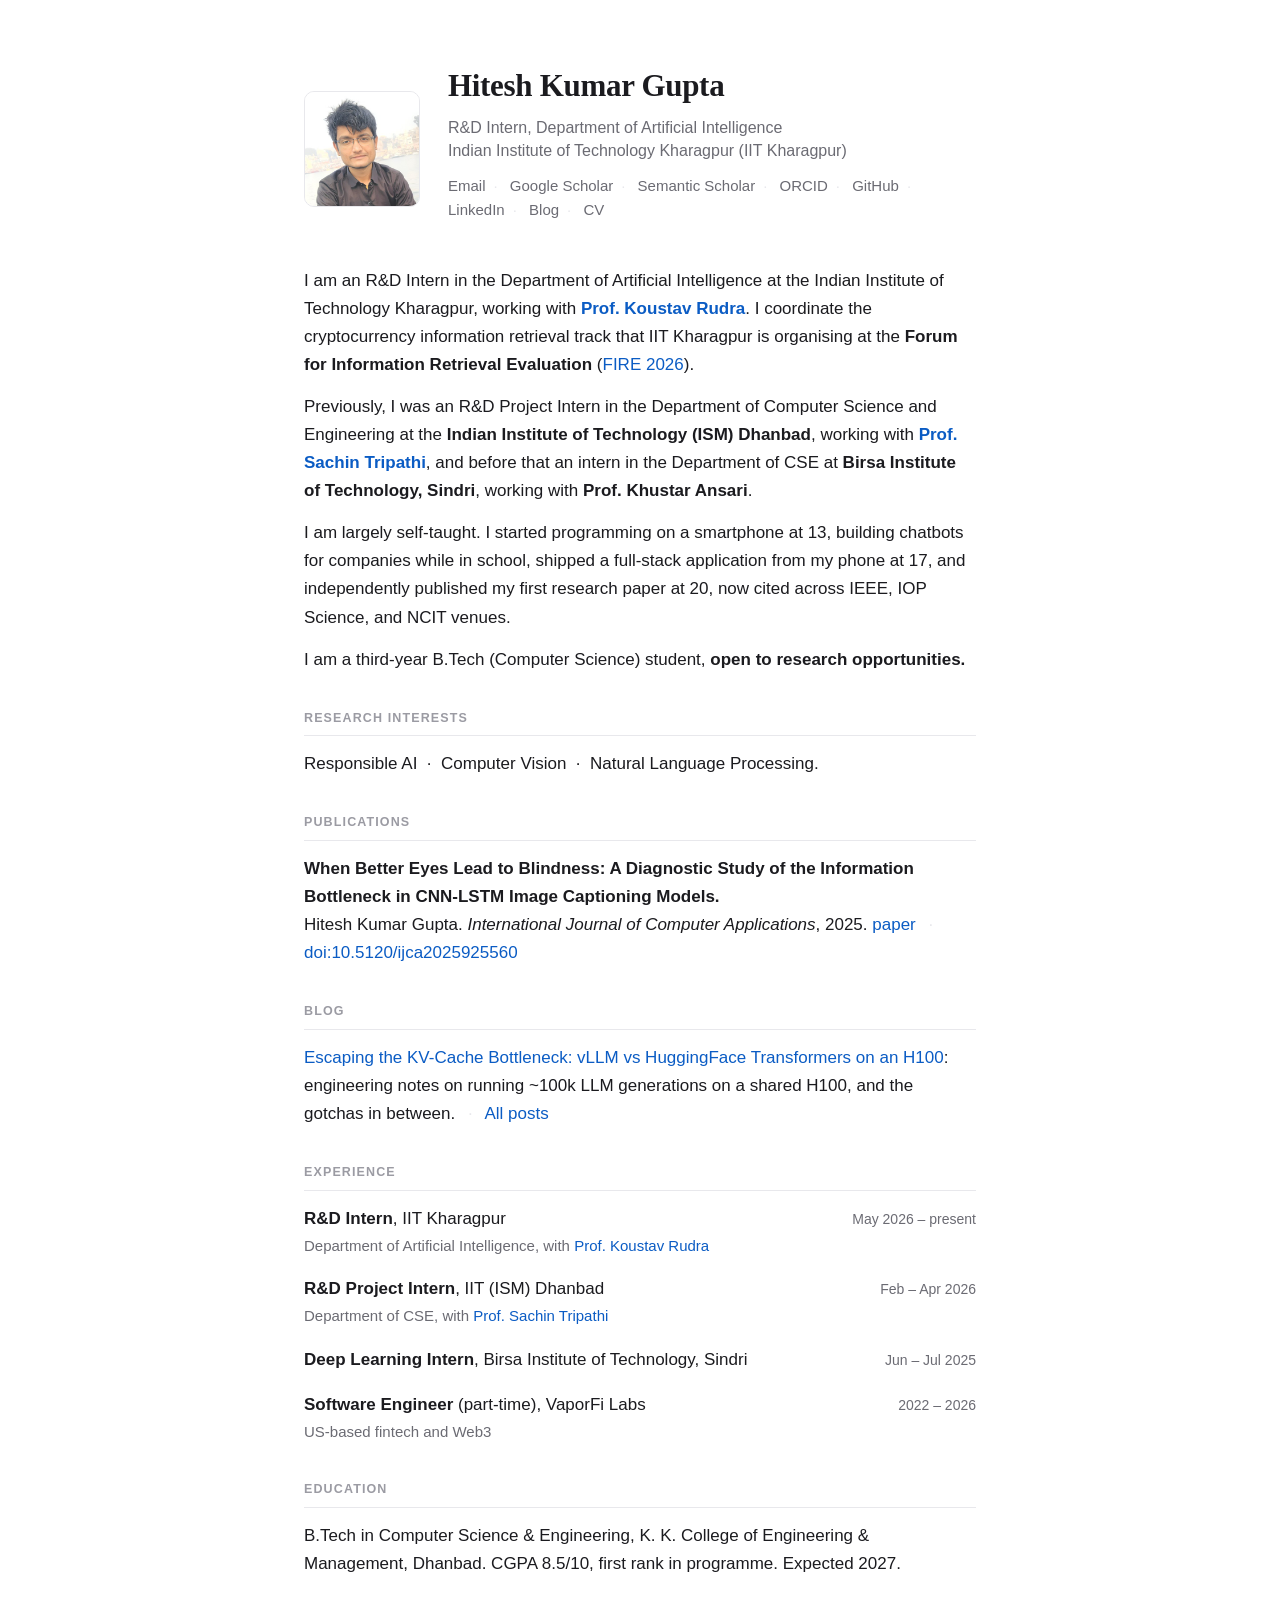
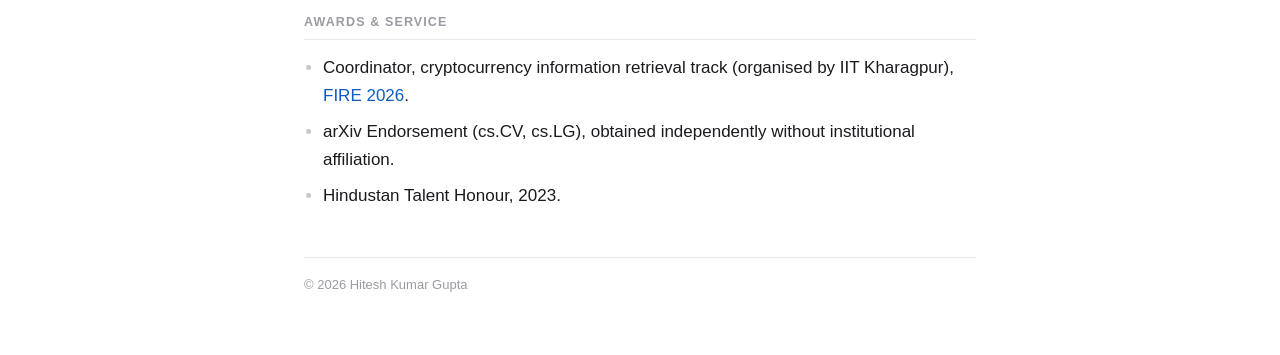
==== index.html @ c428a9b8 "feat: add .gitignore and update Google Tag Manager script for production" ====
<!DOCTYPE html>
<html lang="en">

<head>
  <meta charset="utf-8">
  <meta name="viewport" content="width=device-width, initial-scale=1">
  <base target="_blank" rel="noopener">
  <title>Hitesh Kumar Gupta</title>
  <meta name="description"
    content="Hitesh Kumar Gupta. R&D Intern at IIT Kharagpur, coordinating the FIRE 2026 cryptocurrency information retrieval shared task.">
  <meta name="author" content="Hitesh Kumar Gupta">
  <meta name="robots" content="index, follow">
  <link rel="canonical" href="https://hiteshkrgupta.github.io/">
  <link rel="icon"
    href="data:image/svg+xml,%3Csvg xmlns='http://www.w3.org/2000/svg' viewBox='0 0 100 100'%3E%3Crect width='100' height='100' rx='20' fill='%230b5cc4'/%3E%3Ctext x='50' y='71' font-family='Georgia,serif' font-size='62' fill='white' text-anchor='middle'%3EH%3C/text%3E%3C/svg%3E">

  <meta property="og:type" content="profile">
  <meta property="og:title" content="Hitesh Kumar Gupta">
  <meta property="og:description"
    content="R&amp;D Intern at IIT Kharagpur; NLP and information retrieval; coordinator of the FIRE 2026 cryptocurrency IR shared task.">
  <meta property="og:url" content="https://hiteshkrgupta.github.io/">
  <meta property="og:image" content="https://hiteshkrgupta.github.io/photo.jpeg">
  <meta name="twitter:card" content="summary">
  <meta name="twitter:site" content="@iHiteshAgrawal">
  <meta name="twitter:title" content="Hitesh Kumar Gupta">
  <meta name="twitter:description" content="R&amp;D Intern at IIT Kharagpur; NLP and IR; FIRE 2026 track coordinator.">
  <meta name="twitter:image" content="https://hiteshkrgupta.github.io/photo.jpeg">

  <script type="application/ld+json">
  {
    "@context": "https://schema.org",
    "@type": "Person",
    "name": "Hitesh Kumar Gupta",
    "url": "https://hiteshkrgupta.github.io/",
    "image": "https://hiteshkrgupta.github.io/photo.jpeg",
    "jobTitle": "Research Intern",
    "affiliation": { "@type": "Organization", "name": "Indian Institute of Technology Kharagpur" },
    "knowsAbout": ["Natural Language Processing", "Information Retrieval", "Responsible AI", "Machine Unlearning", "Computer Vision"],
    "sameAs": [
      "https://scholar.google.com/citations?user=6na0WF0AAAAJ",
      "https://orcid.org/0009-0000-0040-0651",
      "https://www.semanticscholar.org/author/Hitesh-Kumar-Gupta/2004276626",
      "https://github.com/ihiteshagrawal",
      "https://linkedin.com/in/ihiteshagrawal",
      "https://x.com/iHiteshAgrawal"
    ]
  }
  </script>
  <style>
    :root {
      --ink: #1b1b1f;
      --muted: #6b6b73;
      --faint: #9b9ba3;
      --accent: #0b5cc4;
      --rule: #e8e8ec;
    }

    * {
      box-sizing: border-box;
    }

    html {
      -webkit-text-size-adjust: 100%;
    }

    body {
      font-family: ui-sans-serif, -apple-system, BlinkMacSystemFont, "Segoe UI", Helvetica, Arial, sans-serif;
      color: var(--ink);
      line-height: 1.65;
      max-width: 720px;
      margin: 60px auto;
      padding: 0 24px;
      font-size: 17px;
      -webkit-font-smoothing: antialiased;
      text-rendering: optimizeLegibility;
    }

    a {
      color: var(--accent);
      text-decoration: none;
    }

    a:hover {
      text-decoration: underline;
      text-underline-offset: 2px;
    }

    header {
      display: flex;
      gap: 28px;
      align-items: center;
      margin-bottom: 30px;
    }

    .photo {
      width: 116px;
      height: 116px;
      border-radius: 10px;
      object-fit: cover;
      background: #f1f1f4;
      border: 1px solid var(--rule);
      flex: none;
    }

    h1 {
      font-family: Georgia, "Iowan Old Style", "Palatino Linotype", Palatino, serif;
      font-size: 31px;
      font-weight: 600;
      letter-spacing: -0.01em;
      margin: 0 0 5px;
    }

    .affil {
      color: var(--muted);
      font-size: 16px;
      line-height: 1.45;
      margin: 0 0 11px;
    }

    .contact {
      font-size: 15px;
      color: var(--faint);
    }

    .contact a {
      color: var(--muted);
    }

    .contact a:hover {
      color: var(--accent);
    }

    .sep {
      color: var(--rule);
      margin: 0 8px;
    }

    section {
      margin-bottom: 4px;
    }

    h2 {
      font-size: 12.5px;
      font-weight: 600;
      text-transform: uppercase;
      letter-spacing: 0.09em;
      color: var(--faint);
      border-bottom: 1px solid var(--rule);
      padding-bottom: 7px;
      margin: 34px 0 14px;
    }

    p {
      margin: 0 0 14px;
    }

    .lead p:first-child {
      margin-top: 0;
    }

    ul {
      padding-left: 19px;
      margin: 0 0 14px;
    }

    li {
      margin-bottom: 8px;
    }

    li::marker {
      color: #c7c7cf;
    }

    .pub .title {
      font-weight: 600;
    }

    .pub .meta {
      color: var(--muted);
      font-size: 15px;
    }

    .exp {
      list-style: none;
      padding-left: 0;
    }

    .exp>li {
      margin-bottom: 17px;
    }

    .exp .head {
      display: flex;
      justify-content: space-between;
      gap: 16px;
      align-items: baseline;
    }

    .exp .date {
      color: var(--muted);
      font-size: 14px;
      white-space: nowrap;
      flex: none;
    }

    .exp .where {
      color: var(--muted);
      font-size: 15px;
      margin-top: 1px;
    }

    .exp .desc {
      margin: 5px 0 0;
    }

    footer {
      margin-top: 46px;
      color: var(--faint);
      font-size: 13px;
      border-top: 1px solid var(--rule);
      padding-top: 16px;
    }

    @media (max-width: 540px) {
      body {
        margin: 40px auto;
      }

      header {
        gap: 20px;
      }

      .photo {
        width: 92px;
        height: 92px;
      }

      h1 {
        font-size: 27px;
      }

      .exp .head {
        flex-direction: column;
        gap: 0;
      }
    }
  </style>
  <!-- Google tag (gtag.js) -->
  <script>
    if (location.hostname !== 'localhost' && location.hostname !== '127.0.0.1' && location.hostname !== '') {
      var s = document.createElement('script');
      s.async = true;
      s.src = 'https://www.googletagmanager.com/gtag/js?id=G-MDT4B1L3TP';
      document.head.appendChild(s);
      window.dataLayer = window.dataLayer || [];
      function gtag() { dataLayer.push(arguments); }
      gtag('js', new Date());
      gtag('config', 'G-MDT4B1L3TP');
    }
  </script>
</head>

<body>

  <header>
    <img class="photo" src="photo.jpeg" alt="Hitesh Kumar Gupta" onerror="this.style.display='none'">
    <div>
      <h1>Hitesh Kumar Gupta</h1>
      <p class="affil">R&amp;D Intern, Department of Artificial Intelligence<br>
        Indian Institute of Technology Kharagpur (IIT Kharagpur)</p>
      <p class="contact">
        <a href="mailto:hiteshagarwal172@gmail.com">Email</a><span class="sep">·</span>
        <a href="https://scholar.google.com/citations?user=6na0WF0AAAAJ">Google Scholar</a><span class="sep">·</span>
        <a href="https://www.semanticscholar.org/author/Hitesh-Kumar-Gupta/2004276626">Semantic&nbsp;Scholar</a><span
          class="sep">·</span>
        <a href="https://orcid.org/0009-0000-0040-0651">ORCID</a><span class="sep">·</span>
        <a href="https://github.com/ihiteshagrawal">GitHub</a><span class="sep">·</span>
        <a href="https://linkedin.com/in/ihiteshagrawal">LinkedIn</a><span class="sep">·</span>
        <a href="blog/" target="_self">Blog</a><span class="sep">·</span>
        <a href="cv.pdf">CV</a>
      </p>
    </div>
  </header>

  <section class="lead">
    <p>
      I am an R&amp;D Intern in the Department of Artificial Intelligence at the Indian Institute of
      Technology Kharagpur, working with <b><a href="https://sites.google.com/view/krudra5/home">Prof. Koustav
          Rudra</a></b>. I coordinate the cryptocurrency information retrieval track that IIT Kharagpur is
      organising at the <b>Forum for Information Retrieval Evaluation</b>
      (<a href="https://fire.irsi.org.in/fire/2026/">FIRE 2026</a>).
    </p>
    <p>
      Previously, I was an R&amp;D Project Intern in the Department of Computer Science and
      Engineering at the <b>Indian Institute of Technology (ISM) Dhanbad</b>, working with
      <b><a href="https://www.iitism.ac.in/faculty-details?faculty=sachin2781">Prof. Sachin
      Tripathi</a></b>, and before that an intern in the Department of CSE at
      <b>Birsa Institute of Technology, Sindri</b>, working with <b>Prof. Khustar Ansari</b>.
    </p>

    <p>
      I am largely self-taught. I started programming on a smartphone at 13, building chatbots for
      companies while in school, shipped a full-stack application from my phone at 17, and
      independently published my first research paper at 20, now cited across IEEE, IOP Science, and
      NCIT venues.
    </p>
    <p>
      I am a third-year
      B.Tech (Computer Science) student, <b>open to research opportunities.</b>
    </p>
  </section>

  <section>
    <h2>Research Interests</h2>
    <p>Responsible AI &nbsp;·&nbsp; Computer Vision
      &nbsp;·&nbsp; Natural Language Processing.</p>
  </section>

  <section class="pub">
    <h2>Publications</h2>
    <p>
      <span class="title">When Better Eyes Lead to Blindness: A Diagnostic Study of the Information
        Bottleneck in CNN-LSTM Image Captioning Models.</span><br>
      Hitesh Kumar Gupta. <i>International Journal of Computer Applications</i>, 2025.
      <a
        href="https://ijca.phdfocus.com/archives/volume187/issue31/when-better-eyes-lead-to-blindness-a-diagnostic-study-of-the-information-bottleneck-in-cnn-lstm-image-captioning-models/">paper</a>
      <span class="sep">·</span>
      <a href="https://doi.org/10.5120/ijca2025925560">doi:10.5120/ijca2025925560</a><br>
    </p>
  </section>

  <section>
    <h2>Blog</h2>
    <p>
      <a href="blog/vllm-vs-huggingface/" target="_self">Escaping the KV-Cache Bottleneck: vLLM vs
        HuggingFace Transformers on an H100</a>: engineering notes on running ~100k LLM
      generations on a shared H100, and the gotchas in between.
      <span class="sep">·</span> <a href="blog/" target="_self">All posts</a>
    </p>
  </section>

  <section>
    <h2>Experience</h2>
    <ul class="exp">
      <li>
        <div class="head"><span><b>R&amp;D Intern</b>, IIT Kharagpur</span><span class="date">May 2026 &ndash;
            present</span></div>
        <div class="where">Department of Artificial Intelligence, with <a
            href="https://sites.google.com/view/krudra5/home">Prof. Koustav Rudra</a></div>
      </li>
      <li>
        <div class="head"><span><b>R&amp;D Project Intern</b>, IIT (ISM) Dhanbad</span><span class="date">Feb &ndash;
            Apr 2026</span></div>
        <div class="where">Department of CSE, with <a
            href="https://www.iitism.ac.in/faculty-details?faculty=sachin2781">Prof. Sachin Tripathi</a></div>
      </li>
      <li>
        <div class="head"><span><b>Deep Learning Intern</b>, Birsa Institute of Technology, Sindri</span><span
            class="date">Jun &ndash; Jul 2025</span></div>
      </li>
      <li>
        <div class="head"><span><b>Software Engineer</b> (part-time), VaporFi Labs</span><span class="date">2022 &ndash;
            2026</span></div>
        <div class="where">US-based fintech and Web3</div>
      </li>
    </ul>
  </section>

  <section>
    <h2>Education</h2>
    <p>B.Tech in Computer Science &amp; Engineering, K. K. College of Engineering &amp; Management,
      Dhanbad. CGPA 8.5/10, first rank in programme. Expected 2027.</p>
  </section>

  <section>
    <h2>Awards &amp; Service</h2>
    <ul>
      <li>Coordinator, cryptocurrency information retrieval track (organised by IIT Kharagpur),
        <a href="https://fire.irsi.org.in/fire/2026/">FIRE 2026</a>.
      </li>
      <li>arXiv Endorsement (cs.CV, cs.LG), obtained independently without institutional affiliation.</li>
      <li>Hindustan Talent Honour, 2023.</li>
    </ul>
  </section>

  <footer>
    &copy; 2026 Hitesh Kumar Gupta
  </footer>

</body>

</html>
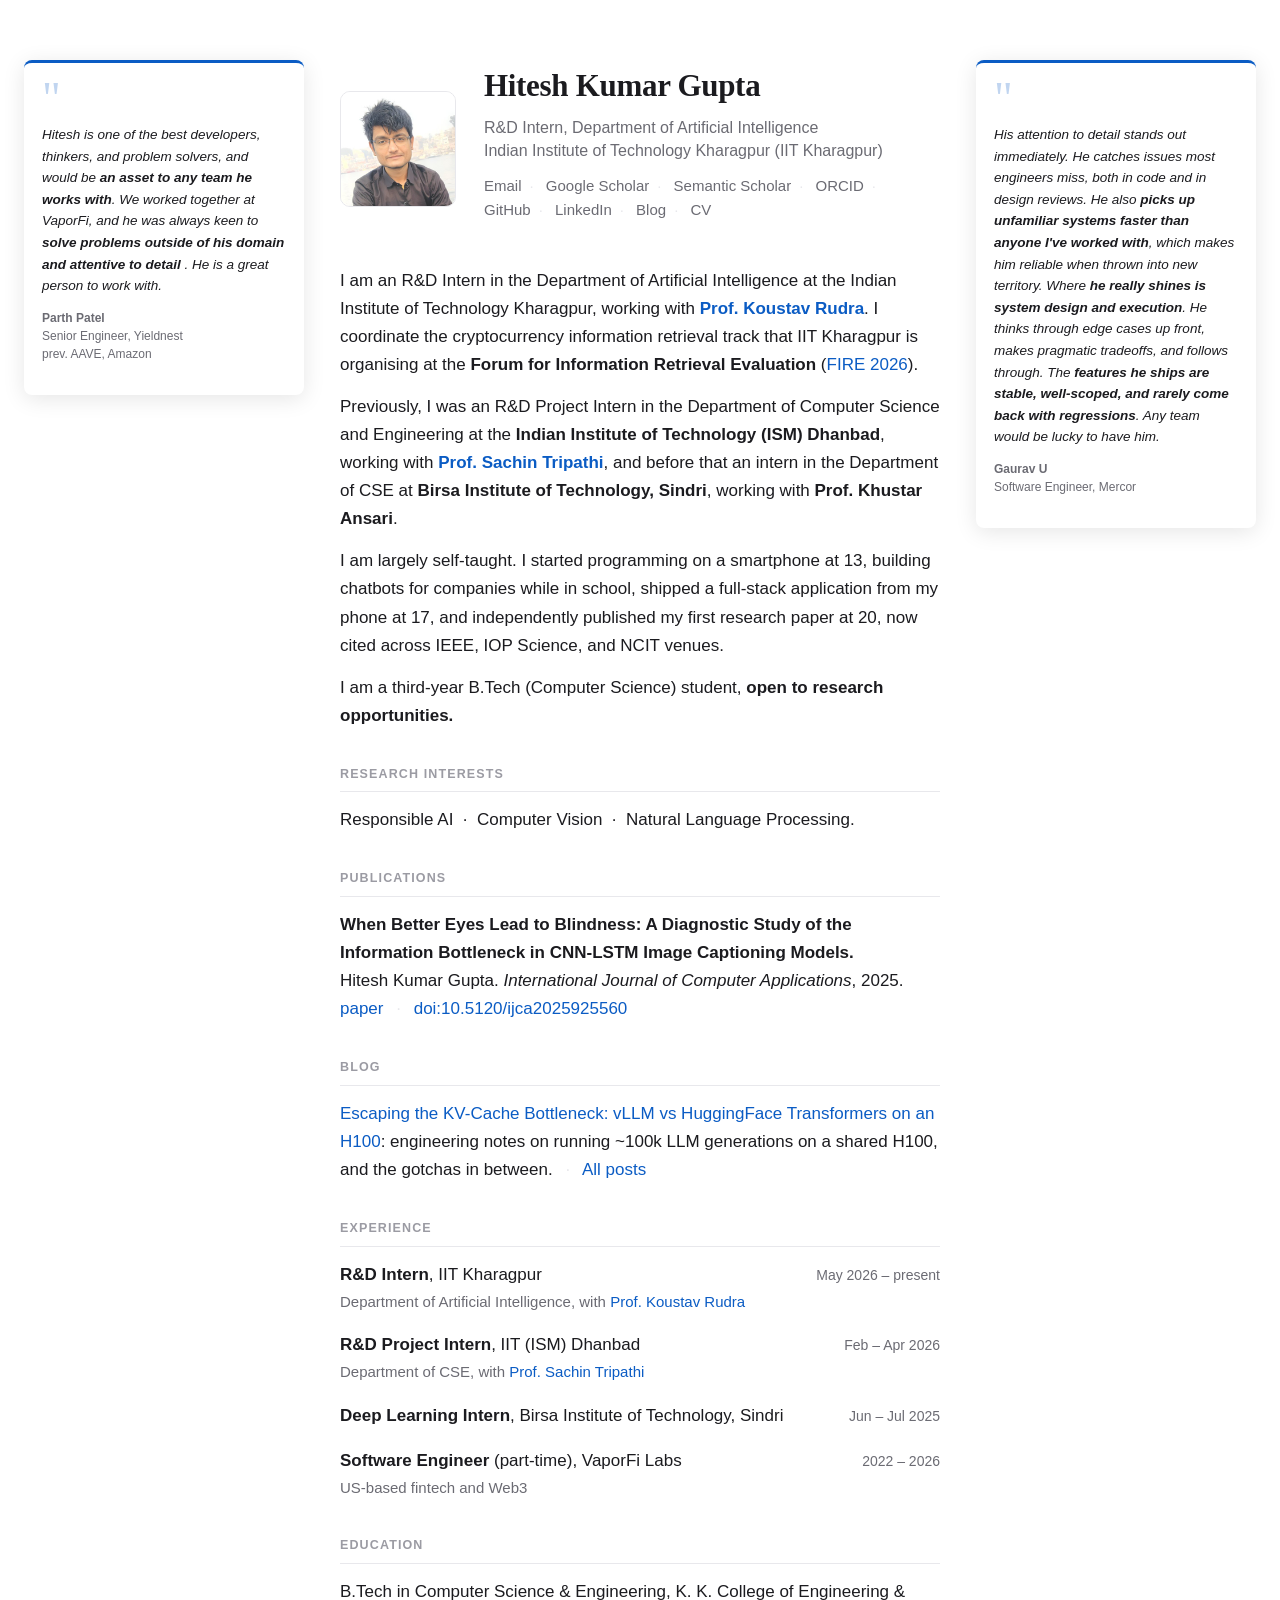
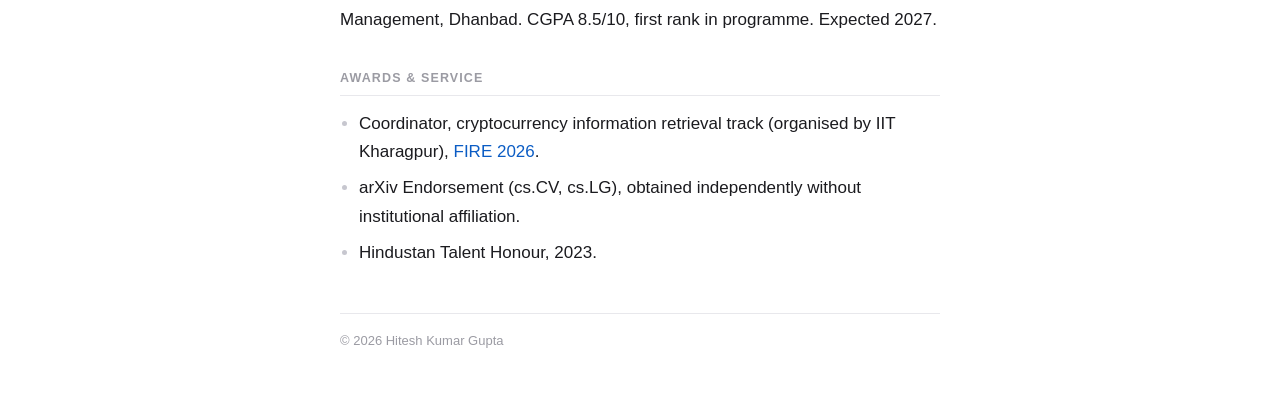
==== commit 541c883f: "add recommendations" ====
--- a/index.html
+++ b/index.html
@@ -67,12 +67,24 @@
       font-family: ui-sans-serif, -apple-system, BlinkMacSystemFont, "Segoe UI", Helvetica, Arial, sans-serif;
       color: var(--ink);
       line-height: 1.65;
-      max-width: 720px;
-      margin: 60px auto;
-      padding: 0 24px;
       font-size: 17px;
+      margin: 0;
       -webkit-font-smoothing: antialiased;
       text-rendering: optimizeLegibility;
+    }
+
+    .page-wrap {
+      display: flex;
+      justify-content: center;
+      align-items: flex-start;
+      gap: 36px;
+      padding: 60px 24px;
+    }
+
+    .main-col {
+      max-width: 720px;
+      width: 100%;
+      min-width: 0;
     }
 
     a {
@@ -221,9 +233,85 @@
       padding-top: 16px;
     }
 
+    /* Recommendation cards */
+    .rec-mark {
+      font-family: Georgia, serif;
+      font-size: 52px;
+      line-height: 0.85;
+      color: var(--accent);
+      opacity: 0.25;
+      display: block;
+      margin-bottom: 6px;
+    }
+
+    .rec-quote {
+      font-style: italic;
+      margin: 0 0 13px;
+    }
+
+    .rec-attr {
+      color: var(--muted);
+      line-height: 1.5;
+    }
+
+    /* Desktop: sticky sidecards */
+    .rec-side {
+      display: none;
+    }
+
+    /* Mobile: inline section */
+    .rec-inline {
+      display: block;
+    }
+
+    .rec-card {
+      background: #fff;
+      border-top: 3px solid var(--accent);
+      border-radius: 8px;
+      box-shadow: 0 3px 16px rgba(0, 0, 0, 0.09);
+      padding: 16px 18px 18px;
+      margin-bottom: 16px;
+      font-size: 15px;
+    }
+
+    .rec-card .rec-attr {
+      font-size: 13px;
+    }
+
+    @media (min-width: 1240px) {
+      .rec-inline {
+        display: none;
+      }
+
+      .rec-side {
+        display: block;
+        width: 280px;
+        flex: none;
+        background: #fff;
+        border-top: 3px solid var(--accent);
+        border-radius: 8px;
+        padding: 16px 18px 18px;
+        box-shadow: 0 4px 22px rgba(0, 0, 0, 0.10);
+        font-size: 13.5px;
+        line-height: 1.6;
+      }
+
+      .rec-side .rec-mark {
+        font-size: 46px;
+      }
+
+      .rec-side .rec-quote {
+        margin: 0 0 12px;
+      }
+
+      .rec-side .rec-attr {
+        font-size: 12px;
+      }
+    }
+
     @media (max-width: 540px) {
-      body {
-        margin: 40px auto;
+      .page-wrap {
+        padding: 40px 24px;
       }
 
       header {
@@ -262,130 +350,185 @@
 
 <body>
 
-  <header>
-    <img class="photo" src="photo.jpeg" alt="Hitesh Kumar Gupta" onerror="this.style.display='none'">
-    <div>
-      <h1>Hitesh Kumar Gupta</h1>
-      <p class="affil">R&amp;D Intern, Department of Artificial Intelligence<br>
-        Indian Institute of Technology Kharagpur (IIT Kharagpur)</p>
-      <p class="contact">
-        <a href="mailto:hiteshagarwal172@gmail.com">Email</a><span class="sep">·</span>
-        <a href="https://scholar.google.com/citations?user=6na0WF0AAAAJ">Google Scholar</a><span class="sep">·</span>
-        <a href="https://www.semanticscholar.org/author/Hitesh-Kumar-Gupta/2004276626">Semantic&nbsp;Scholar</a><span
-          class="sep">·</span>
-        <a href="https://orcid.org/0009-0000-0040-0651">ORCID</a><span class="sep">·</span>
-        <a href="https://github.com/ihiteshagrawal">GitHub</a><span class="sep">·</span>
-        <a href="https://linkedin.com/in/ihiteshagrawal">LinkedIn</a><span class="sep">·</span>
-        <a href="blog/" target="_self">Blog</a><span class="sep">·</span>
-        <a href="cv.pdf">CV</a>
-      </p>
+  <div class="page-wrap">
+
+    <aside class="rec-side">
+      <span class="rec-mark">"</span>
+      <p class="rec-quote">Hitesh is one of the best developers, thinkers, and problem solvers, and would be <b>an asset
+          to
+          any team he works with</b>. We worked together at VaporFi, and he was always keen to <b>solve problems outside
+          of his
+          domain and attentive to detail </b>. He is a great person to work with.</p>
+      <p class="rec-attr"><strong>Parth Patel</strong><br>Senior Engineer, Yieldnest<br>prev. AAVE, Amazon</p>
+    </aside>
+
+    <div class="main-col">
+
+      <header>
+        <img class="photo" src="photo.jpeg" alt="Hitesh Kumar Gupta" onerror="this.style.display='none'">
+        <div>
+          <h1>Hitesh Kumar Gupta</h1>
+          <p class="affil">R&amp;D Intern, Department of Artificial Intelligence<br>
+            Indian Institute of Technology Kharagpur (IIT Kharagpur)</p>
+          <p class="contact">
+            <a href="mailto:hiteshagarwal172@gmail.com">Email</a><span class="sep">·</span>
+            <a href="https://scholar.google.com/citations?user=6na0WF0AAAAJ">Google Scholar</a><span
+              class="sep">·</span>
+            <a
+              href="https://www.semanticscholar.org/author/Hitesh-Kumar-Gupta/2004276626">Semantic&nbsp;Scholar</a><span
+              class="sep">·</span>
+            <a href="https://orcid.org/0009-0000-0040-0651">ORCID</a><span class="sep">·</span>
+            <a href="https://github.com/ihiteshagrawal">GitHub</a><span class="sep">·</span>
+            <a href="https://linkedin.com/in/ihiteshagrawal">LinkedIn</a><span class="sep">·</span>
+            <a href="blog/" target="_self">Blog</a><span class="sep">·</span>
+            <a href="cv.pdf">CV</a>
+          </p>
+        </div>
+      </header>
+
+      <section class="lead">
+        <p>
+          I am an R&amp;D Intern in the Department of Artificial Intelligence at the Indian Institute of
+          Technology Kharagpur, working with <b><a href="https://sites.google.com/view/krudra5/home">Prof. Koustav
+              Rudra</a></b>. I coordinate the cryptocurrency information retrieval track that IIT Kharagpur is
+          organising at the <b>Forum for Information Retrieval Evaluation</b>
+          (<a href="https://fire.irsi.org.in/fire/2026/">FIRE 2026</a>).
+        </p>
+        <p>
+          Previously, I was an R&amp;D Project Intern in the Department of Computer Science and
+          Engineering at the <b>Indian Institute of Technology (ISM) Dhanbad</b>, working with
+          <b><a href="https://www.iitism.ac.in/faculty-details?faculty=sachin2781">Prof. Sachin
+              Tripathi</a></b>, and before that an intern in the Department of CSE at
+          <b>Birsa Institute of Technology, Sindri</b>, working with <b>Prof. Khustar Ansari</b>.
+        </p>
+
+        <p>
+          I am largely self-taught. I started programming on a smartphone at 13, building chatbots for
+          companies while in school, shipped a full-stack application from my phone at 17, and
+          independently published my first research paper at 20, now cited across IEEE, IOP Science, and
+          NCIT venues.
+        </p>
+        <p>
+          I am a third-year
+          B.Tech (Computer Science) student, <b>open to research opportunities.</b>
+        </p>
+      </section>
+
+      <section>
+        <h2>Research Interests</h2>
+        <p>Responsible AI &nbsp;·&nbsp; Computer Vision
+          &nbsp;·&nbsp; Natural Language Processing.</p>
+      </section>
+
+      <section class="pub">
+        <h2>Publications</h2>
+        <p>
+          <span class="title">When Better Eyes Lead to Blindness: A Diagnostic Study of the Information
+            Bottleneck in CNN-LSTM Image Captioning Models.</span><br>
+          Hitesh Kumar Gupta. <i>International Journal of Computer Applications</i>, 2025.
+          <a
+            href="https://ijca.phdfocus.com/archives/volume187/issue31/when-better-eyes-lead-to-blindness-a-diagnostic-study-of-the-information-bottleneck-in-cnn-lstm-image-captioning-models/">paper</a>
+          <span class="sep">·</span>
+          <a href="https://doi.org/10.5120/ijca2025925560">doi:10.5120/ijca2025925560</a><br>
+        </p>
+      </section>
+
+      <section>
+        <h2>Blog</h2>
+        <p>
+          <a href="blog/vllm-vs-huggingface/" target="_self">Escaping the KV-Cache Bottleneck: vLLM vs
+            HuggingFace Transformers on an H100</a>: engineering notes on running ~100k LLM
+          generations on a shared H100, and the gotchas in between.
+          <span class="sep">·</span> <a href="blog/" target="_self">All posts</a>
+        </p>
+      </section>
+
+      <section>
+        <h2>Experience</h2>
+        <ul class="exp">
+          <li>
+            <div class="head"><span><b>R&amp;D Intern</b>, IIT Kharagpur</span><span class="date">May 2026 &ndash;
+                present</span></div>
+            <div class="where">Department of Artificial Intelligence, with <a
+                href="https://sites.google.com/view/krudra5/home">Prof. Koustav Rudra</a></div>
+          </li>
+          <li>
+            <div class="head"><span><b>R&amp;D Project Intern</b>, IIT (ISM) Dhanbad</span><span class="date">Feb
+                &ndash;
+                Apr 2026</span></div>
+            <div class="where">Department of CSE, with <a
+                href="https://www.iitism.ac.in/faculty-details?faculty=sachin2781">Prof. Sachin Tripathi</a></div>
+          </li>
+          <li>
+            <div class="head"><span><b>Deep Learning Intern</b>, Birsa Institute of Technology, Sindri</span><span
+                class="date">Jun &ndash; Jul 2025</span></div>
+          </li>
+          <li>
+            <div class="head"><span><b>Software Engineer</b> (part-time), VaporFi Labs</span><span class="date">2022
+                &ndash;
+                2026</span></div>
+            <div class="where">US-based fintech and Web3</div>
+          </li>
+        </ul>
+      </section>
+
+      <section class="rec-inline">
+        <h2>Recommendations</h2>
+        <div class="rec-card">
+          <span class="rec-mark">"</span>
+          <p class="rec-quote">Hitesh is one of the best developers, thinkers, and problem solvers, and would be an
+            asset to any team he works with. We worked together at VaporFi, and he was always keen to solve problems
+            outside of his domain and attentive to detail. He is a great person to work with.</p>
+          <p class="rec-attr"><strong>Parth Patel</strong> &mdash; Senior Engineer, Yieldnest (prev. AAVE, Amazon)</p>
+        </div>
+        <div class="rec-card">
+          <span class="rec-mark">"</span>
+          <p class="rec-quote">His attention to detail stands out immediately. He catches issues most engineers miss,
+            both in code and in design reviews. He also picks up unfamiliar systems faster than anyone I've worked with,
+            which makes him reliable when thrown into new territory. Where he really shines is system design and
+            execution. He thinks through edge cases up front, makes pragmatic tradeoffs, and follows through. The
+            features he ships are stable, well-scoped, and rarely come back with regressions. Any team would be lucky to
+            have him.</p>
+          <p class="rec-attr"><strong>Gaurav U</strong> &mdash; Software Engineer, Mercor</p>
+        </div>
+      </section>
+
+      <section>
+        <h2>Education</h2>
+        <p>B.Tech in Computer Science &amp; Engineering, K. K. College of Engineering &amp; Management,
+          Dhanbad. CGPA 8.5/10, first rank in programme. Expected 2027.</p>
+      </section>
+
+      <section>
+        <h2>Awards &amp; Service</h2>
+        <ul>
+          <li>Coordinator, cryptocurrency information retrieval track (organised by IIT Kharagpur),
+            <a href="https://fire.irsi.org.in/fire/2026/">FIRE 2026</a>.
+          </li>
+          <li>arXiv Endorsement (cs.CV, cs.LG), obtained independently without institutional affiliation.</li>
+          <li>Hindustan Talent Honour, 2023.</li>
+        </ul>
+      </section>
+
+      <footer>
+        &copy; 2026 Hitesh Kumar Gupta
+      </footer>
+
     </div>
-  </header>
-
-  <section class="lead">
-    <p>
-      I am an R&amp;D Intern in the Department of Artificial Intelligence at the Indian Institute of
-      Technology Kharagpur, working with <b><a href="https://sites.google.com/view/krudra5/home">Prof. Koustav
-          Rudra</a></b>. I coordinate the cryptocurrency information retrieval track that IIT Kharagpur is
-      organising at the <b>Forum for Information Retrieval Evaluation</b>
-      (<a href="https://fire.irsi.org.in/fire/2026/">FIRE 2026</a>).
-    </p>
-    <p>
-      Previously, I was an R&amp;D Project Intern in the Department of Computer Science and
-      Engineering at the <b>Indian Institute of Technology (ISM) Dhanbad</b>, working with
-      <b><a href="https://www.iitism.ac.in/faculty-details?faculty=sachin2781">Prof. Sachin
-      Tripathi</a></b>, and before that an intern in the Department of CSE at
-      <b>Birsa Institute of Technology, Sindri</b>, working with <b>Prof. Khustar Ansari</b>.
-    </p>
-
-    <p>
-      I am largely self-taught. I started programming on a smartphone at 13, building chatbots for
-      companies while in school, shipped a full-stack application from my phone at 17, and
-      independently published my first research paper at 20, now cited across IEEE, IOP Science, and
-      NCIT venues.
-    </p>
-    <p>
-      I am a third-year
-      B.Tech (Computer Science) student, <b>open to research opportunities.</b>
-    </p>
-  </section>
-
-  <section>
-    <h2>Research Interests</h2>
-    <p>Responsible AI &nbsp;·&nbsp; Computer Vision
-      &nbsp;·&nbsp; Natural Language Processing.</p>
-  </section>
-
-  <section class="pub">
-    <h2>Publications</h2>
-    <p>
-      <span class="title">When Better Eyes Lead to Blindness: A Diagnostic Study of the Information
-        Bottleneck in CNN-LSTM Image Captioning Models.</span><br>
-      Hitesh Kumar Gupta. <i>International Journal of Computer Applications</i>, 2025.
-      <a
-        href="https://ijca.phdfocus.com/archives/volume187/issue31/when-better-eyes-lead-to-blindness-a-diagnostic-study-of-the-information-bottleneck-in-cnn-lstm-image-captioning-models/">paper</a>
-      <span class="sep">·</span>
-      <a href="https://doi.org/10.5120/ijca2025925560">doi:10.5120/ijca2025925560</a><br>
-    </p>
-  </section>
-
-  <section>
-    <h2>Blog</h2>
-    <p>
-      <a href="blog/vllm-vs-huggingface/" target="_self">Escaping the KV-Cache Bottleneck: vLLM vs
-        HuggingFace Transformers on an H100</a>: engineering notes on running ~100k LLM
-      generations on a shared H100, and the gotchas in between.
-      <span class="sep">·</span> <a href="blog/" target="_self">All posts</a>
-    </p>
-  </section>
-
-  <section>
-    <h2>Experience</h2>
-    <ul class="exp">
-      <li>
-        <div class="head"><span><b>R&amp;D Intern</b>, IIT Kharagpur</span><span class="date">May 2026 &ndash;
-            present</span></div>
-        <div class="where">Department of Artificial Intelligence, with <a
-            href="https://sites.google.com/view/krudra5/home">Prof. Koustav Rudra</a></div>
-      </li>
-      <li>
-        <div class="head"><span><b>R&amp;D Project Intern</b>, IIT (ISM) Dhanbad</span><span class="date">Feb &ndash;
-            Apr 2026</span></div>
-        <div class="where">Department of CSE, with <a
-            href="https://www.iitism.ac.in/faculty-details?faculty=sachin2781">Prof. Sachin Tripathi</a></div>
-      </li>
-      <li>
-        <div class="head"><span><b>Deep Learning Intern</b>, Birsa Institute of Technology, Sindri</span><span
-            class="date">Jun &ndash; Jul 2025</span></div>
-      </li>
-      <li>
-        <div class="head"><span><b>Software Engineer</b> (part-time), VaporFi Labs</span><span class="date">2022 &ndash;
-            2026</span></div>
-        <div class="where">US-based fintech and Web3</div>
-      </li>
-    </ul>
-  </section>
-
-  <section>
-    <h2>Education</h2>
-    <p>B.Tech in Computer Science &amp; Engineering, K. K. College of Engineering &amp; Management,
-      Dhanbad. CGPA 8.5/10, first rank in programme. Expected 2027.</p>
-  </section>
-
-  <section>
-    <h2>Awards &amp; Service</h2>
-    <ul>
-      <li>Coordinator, cryptocurrency information retrieval track (organised by IIT Kharagpur),
-        <a href="https://fire.irsi.org.in/fire/2026/">FIRE 2026</a>.
-      </li>
-      <li>arXiv Endorsement (cs.CV, cs.LG), obtained independently without institutional affiliation.</li>
-      <li>Hindustan Talent Honour, 2023.</li>
-    </ul>
-  </section>
-
-  <footer>
-    &copy; 2026 Hitesh Kumar Gupta
-  </footer>
+
+    <aside class="rec-side">
+      <span class="rec-mark">"</span>
+      <p class="rec-quote">His attention to detail stands out immediately. He catches issues most engineers miss, both
+        in code and in design reviews. He also <b>picks up unfamiliar systems faster than anyone I've worked with</b>,
+        which
+        makes him reliable when thrown into new territory. Where <b>he really shines is system design and execution</b>.
+        He
+        thinks through edge cases up front, makes pragmatic tradeoffs, and follows through. The <b>features he ships are
+          stable, well-scoped, and rarely come back with regressions</b>. Any team would be lucky to have him.</p>
+      <p class="rec-attr"><strong>Gaurav U</strong><br>Software Engineer, Mercor</p>
+    </aside>
+
+  </div>
 
 </body>
 
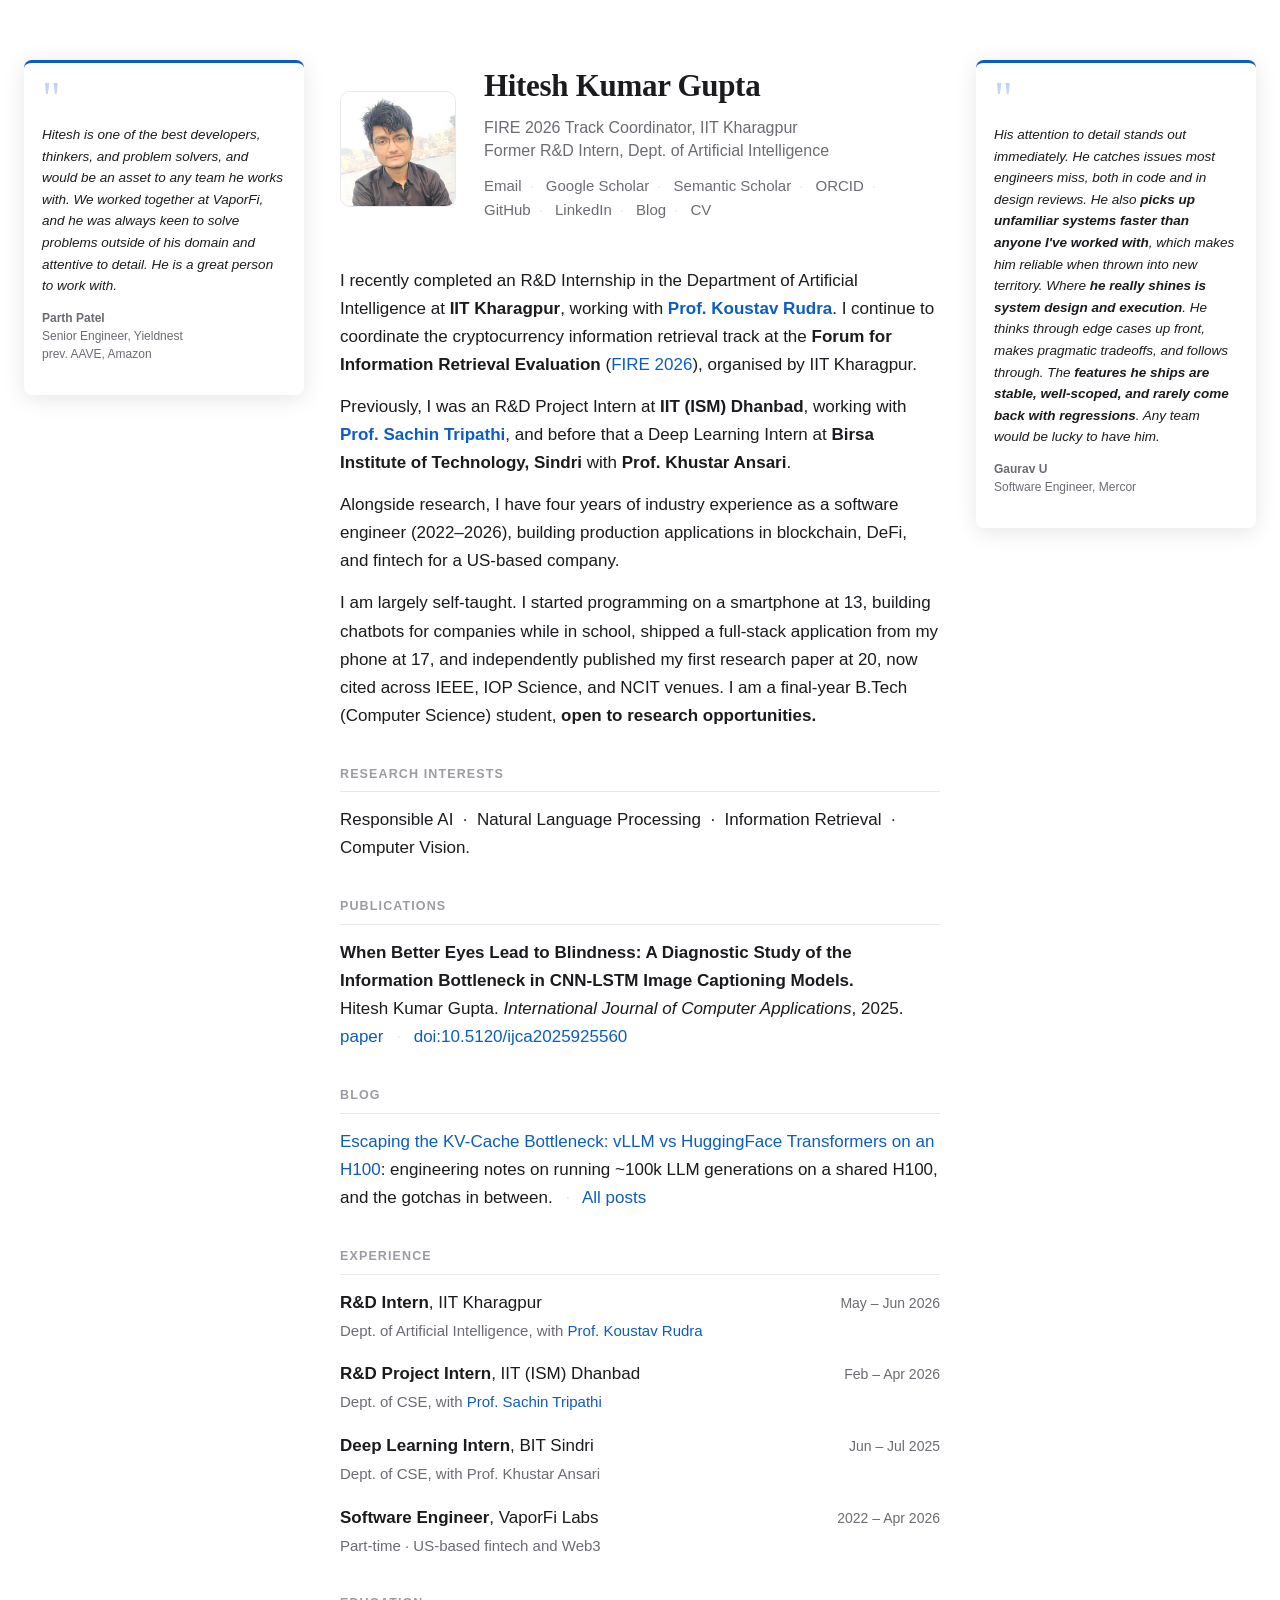
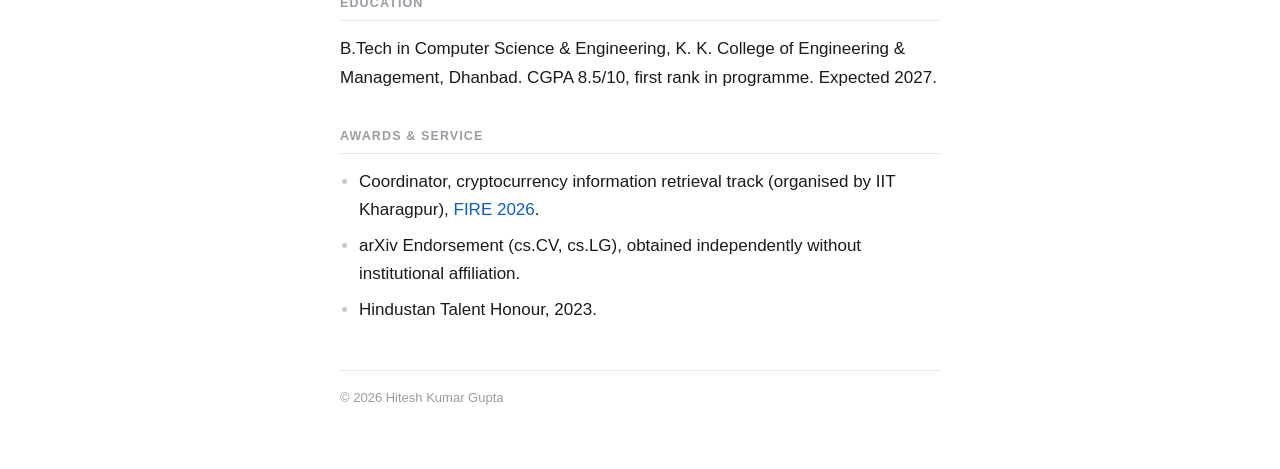
==== commit f841b494: "fix: update personal information and improve meta descriptions in index.html" ====
--- a/index.html
+++ b/index.html
@@ -7,7 +7,7 @@
   <base target="_blank" rel="noopener">
   <title>Hitesh Kumar Gupta</title>
   <meta name="description"
-    content="Hitesh Kumar Gupta. R&D Intern at IIT Kharagpur, coordinating the FIRE 2026 cryptocurrency information retrieval shared task.">
+    content="Hitesh Kumar Gupta — AI researcher (NLP, information retrieval, computer vision), FIRE 2026 track coordinator at IIT Kharagpur, and software engineer with 4 years of production experience. B.Tech CS, open to research opportunities.">
   <meta name="author" content="Hitesh Kumar Gupta">
   <meta name="robots" content="index, follow">
   <link rel="canonical" href="https://hiteshkrgupta.github.io/">
@@ -17,13 +17,14 @@
   <meta property="og:type" content="profile">
   <meta property="og:title" content="Hitesh Kumar Gupta">
   <meta property="og:description"
-    content="R&amp;D Intern at IIT Kharagpur; NLP and information retrieval; coordinator of the FIRE 2026 cryptocurrency IR shared task.">
+    content="AI researcher (NLP, IR, computer vision), FIRE 2026 track coordinator at IIT Kharagpur, and software engineer. Former R&amp;D Intern at IIT Kharagpur. Open to research opportunities.">
   <meta property="og:url" content="https://hiteshkrgupta.github.io/">
   <meta property="og:image" content="https://hiteshkrgupta.github.io/photo.jpeg">
   <meta name="twitter:card" content="summary">
   <meta name="twitter:site" content="@iHiteshAgrawal">
   <meta name="twitter:title" content="Hitesh Kumar Gupta">
-  <meta name="twitter:description" content="R&amp;D Intern at IIT Kharagpur; NLP and IR; FIRE 2026 track coordinator.">
+  <meta name="twitter:description"
+    content="AI researcher, FIRE 2026 track coordinator (IIT Kharagpur), software engineer. Open to research opportunities.">
   <meta name="twitter:image" content="https://hiteshkrgupta.github.io/photo.jpeg">
 
   <script type="application/ld+json">
@@ -31,11 +32,37 @@
     "@context": "https://schema.org",
     "@type": "Person",
     "name": "Hitesh Kumar Gupta",
+    "alternateName": ["Hitesh Agrawal", "Hitesh Gupta"],
     "url": "https://hiteshkrgupta.github.io/",
     "image": "https://hiteshkrgupta.github.io/photo.jpeg",
-    "jobTitle": "Research Intern",
-    "affiliation": { "@type": "Organization", "name": "Indian Institute of Technology Kharagpur" },
-    "knowsAbout": ["Natural Language Processing", "Information Retrieval", "Responsible AI", "Machine Unlearning", "Computer Vision"],
+    "gender": "Male",
+    "nationality": "India",
+    "jobTitle": "AI Researcher and Software Engineer",
+    "description": "AI researcher specialising in NLP, information retrieval, and computer vision. FIRE 2026 track coordinator at IIT Kharagpur. Former R&D Intern at IIT Kharagpur and IIT (ISM) Dhanbad. Four years of software engineering experience in blockchain, DeFi, and fintech.",
+    "hasOccupation": [
+      { "@type": "Occupation", "name": "AI Researcher" },
+      { "@type": "Occupation", "name": "Software Engineer" }
+    ],
+    "affiliation": {
+      "@type": "Organization",
+      "name": "Indian Institute of Technology Kharagpur",
+      "sameAs": "https://en.wikipedia.org/wiki/Indian_Institute_of_Technology_Kharagpur"
+    },
+    "alumniOf": {
+      "@type": "EducationalOrganization",
+      "name": "K. K. College of Engineering & Management"
+    },
+    "knowsAbout": [
+      "https://en.wikipedia.org/wiki/Natural_language_processing",
+      "https://en.wikipedia.org/wiki/Information_retrieval",
+      "https://en.wikipedia.org/wiki/Computer_vision",
+      "Machine Unlearning",
+      "Responsible AI",
+      "Large Language Models",
+      "LLM Inference Optimization",
+      "Blockchain",
+      "Smart Contracts"
+    ],
     "sameAs": [
       "https://scholar.google.com/citations?user=6na0WF0AAAAJ",
       "https://orcid.org/0009-0000-0040-0651",
@@ -43,6 +70,13 @@
       "https://github.com/ihiteshagrawal",
       "https://linkedin.com/in/ihiteshagrawal",
       "https://x.com/iHiteshAgrawal"
+    ],
+    "publishingPrinciples": [
+      {
+        "@type": "DigitalDocument",
+        "name": "When Better Eyes Lead to Blindness: A Diagnostic Study of the Information Bottleneck in CNN-LSTM Image Captioning Models",
+        "url": "https://ijca.phdfocus.com/archives/volume187/issue31/when-better-eyes-lead-to-blindness-a-diagnostic-study-of-the-information-bottleneck-in-cnn-lstm-image-captioning-models/"
+      }
     ]
   }
   </script>
@@ -197,7 +231,7 @@
       padding-left: 0;
     }
 
-    .exp>li {
+    .exp > li {
       margin-bottom: 17px;
     }
 
@@ -218,11 +252,7 @@
     .exp .where {
       color: var(--muted);
       font-size: 15px;
-      margin-top: 1px;
-    }
-
-    .exp .desc {
-      margin: 5px 0 0;
+      margin-top: 2px;
     }
 
     footer {
@@ -254,12 +284,10 @@
       line-height: 1.5;
     }
 
-    /* Desktop: sticky sidecards */
     .rec-side {
       display: none;
     }
 
-    /* Mobile: inline section */
     .rec-inline {
       display: block;
     }
@@ -354,11 +382,9 @@
 
     <aside class="rec-side">
       <span class="rec-mark">"</span>
-      <p class="rec-quote">Hitesh is one of the best developers, thinkers, and problem solvers, and would be <b>an asset
-          to
-          any team he works with</b>. We worked together at VaporFi, and he was always keen to <b>solve problems outside
-          of his
-          domain and attentive to detail </b>. He is a great person to work with.</p>
+      <p class="rec-quote">Hitesh is one of the best developers, thinkers, and problem solvers, and would be an asset
+        to any team he works with. We worked together at VaporFi, and he was always keen to solve problems outside
+        of his domain and attentive to detail. He is a great person to work with.</p>
       <p class="rec-attr"><strong>Parth Patel</strong><br>Senior Engineer, Yieldnest<br>prev. AAVE, Amazon</p>
     </aside>
 
@@ -368,15 +394,12 @@
         <img class="photo" src="photo.jpeg" alt="Hitesh Kumar Gupta" onerror="this.style.display='none'">
         <div>
           <h1>Hitesh Kumar Gupta</h1>
-          <p class="affil">R&amp;D Intern, Department of Artificial Intelligence<br>
-            Indian Institute of Technology Kharagpur (IIT Kharagpur)</p>
+          <p class="affil">FIRE 2026 Track Coordinator, IIT Kharagpur<br>
+            Former R&amp;D Intern, Dept. of Artificial Intelligence</p>
           <p class="contact">
             <a href="mailto:hiteshagarwal172@gmail.com">Email</a><span class="sep">·</span>
-            <a href="https://scholar.google.com/citations?user=6na0WF0AAAAJ">Google Scholar</a><span
-              class="sep">·</span>
-            <a
-              href="https://www.semanticscholar.org/author/Hitesh-Kumar-Gupta/2004276626">Semantic&nbsp;Scholar</a><span
-              class="sep">·</span>
+            <a href="https://scholar.google.com/citations?user=6na0WF0AAAAJ">Google Scholar</a><span class="sep">·</span>
+            <a href="https://www.semanticscholar.org/author/Hitesh-Kumar-Gupta/2004276626">Semantic&nbsp;Scholar</a><span class="sep">·</span>
             <a href="https://orcid.org/0009-0000-0040-0651">ORCID</a><span class="sep">·</span>
             <a href="https://github.com/ihiteshagrawal">GitHub</a><span class="sep">·</span>
             <a href="https://linkedin.com/in/ihiteshagrawal">LinkedIn</a><span class="sep">·</span>
@@ -388,36 +411,36 @@
 
       <section class="lead">
         <p>
-          I am an R&amp;D Intern in the Department of Artificial Intelligence at the Indian Institute of
-          Technology Kharagpur, working with <b><a href="https://sites.google.com/view/krudra5/home">Prof. Koustav
-              Rudra</a></b>. I coordinate the cryptocurrency information retrieval track that IIT Kharagpur is
-          organising at the <b>Forum for Information Retrieval Evaluation</b>
-          (<a href="https://fire.irsi.org.in/fire/2026/">FIRE 2026</a>).
+          I recently completed an R&amp;D Internship in the Department of Artificial Intelligence at
+          <b>IIT Kharagpur</b>, working with
+          <b><a href="https://sites.google.com/view/krudra5/home">Prof. Koustav Rudra</a></b>. I continue
+          to coordinate the cryptocurrency information retrieval track at the
+          <b>Forum for Information Retrieval Evaluation</b>
+          (<a href="https://fire.irsi.org.in/fire/2026/">FIRE 2026</a>), organised by IIT Kharagpur.
         </p>
         <p>
-          Previously, I was an R&amp;D Project Intern in the Department of Computer Science and
-          Engineering at the <b>Indian Institute of Technology (ISM) Dhanbad</b>, working with
-          <b><a href="https://www.iitism.ac.in/faculty-details?faculty=sachin2781">Prof. Sachin
-              Tripathi</a></b>, and before that an intern in the Department of CSE at
-          <b>Birsa Institute of Technology, Sindri</b>, working with <b>Prof. Khustar Ansari</b>.
+          Previously, I was an R&amp;D Project Intern at <b>IIT (ISM) Dhanbad</b>, working with
+          <b><a href="https://www.iitism.ac.in/faculty-details?faculty=sachin2781">Prof. Sachin Tripathi</a></b>,
+          and before that a Deep Learning Intern at <b>Birsa Institute of Technology, Sindri</b> with
+          <b>Prof. Khustar Ansari</b>.
         </p>
-
+        <p>
+          Alongside research, I have four years of industry experience as a software engineer (2022&ndash;2026),
+          building production applications in blockchain, DeFi, and fintech for a US-based company.
+        </p>
         <p>
           I am largely self-taught. I started programming on a smartphone at 13, building chatbots for
           companies while in school, shipped a full-stack application from my phone at 17, and
           independently published my first research paper at 20, now cited across IEEE, IOP Science, and
-          NCIT venues.
-        </p>
-        <p>
-          I am a third-year
-          B.Tech (Computer Science) student, <b>open to research opportunities.</b>
+          NCIT venues. I am a final-year B.Tech (Computer Science) student,
+          <b>open to research opportunities.</b>
         </p>
       </section>
 
       <section>
         <h2>Research Interests</h2>
-        <p>Responsible AI &nbsp;·&nbsp; Computer Vision
-          &nbsp;·&nbsp; Natural Language Processing.</p>
+        <p>Responsible AI &nbsp;·&nbsp; Natural Language Processing &nbsp;·&nbsp; Information Retrieval
+          &nbsp;·&nbsp; Computer Vision.</p>
       </section>
 
       <section class="pub">
@@ -426,10 +449,9 @@
           <span class="title">When Better Eyes Lead to Blindness: A Diagnostic Study of the Information
             Bottleneck in CNN-LSTM Image Captioning Models.</span><br>
           Hitesh Kumar Gupta. <i>International Journal of Computer Applications</i>, 2025.
-          <a
-            href="https://ijca.phdfocus.com/archives/volume187/issue31/when-better-eyes-lead-to-blindness-a-diagnostic-study-of-the-information-bottleneck-in-cnn-lstm-image-captioning-models/">paper</a>
+          <a href="https://ijca.phdfocus.com/archives/volume187/issue31/when-better-eyes-lead-to-blindness-a-diagnostic-study-of-the-information-bottleneck-in-cnn-lstm-image-captioning-models/">paper</a>
           <span class="sep">·</span>
-          <a href="https://doi.org/10.5120/ijca2025925560">doi:10.5120/ijca2025925560</a><br>
+          <a href="https://doi.org/10.5120/ijca2025925560">doi:10.5120/ijca2025925560</a>
         </p>
       </section>
 
@@ -447,27 +469,36 @@
         <h2>Experience</h2>
         <ul class="exp">
           <li>
-            <div class="head"><span><b>R&amp;D Intern</b>, IIT Kharagpur</span><span class="date">May 2026 &ndash;
-                present</span></div>
-            <div class="where">Department of Artificial Intelligence, with <a
-                href="https://sites.google.com/view/krudra5/home">Prof. Koustav Rudra</a></div>
+            <div class="head">
+              <span><b>R&amp;D Intern</b>, IIT Kharagpur</span>
+              <span class="date">May &ndash; Jun 2026</span>
+            </div>
+            <div class="where">Dept. of Artificial Intelligence, with
+              <a href="https://sites.google.com/view/krudra5/home">Prof. Koustav Rudra</a>
+            </div>
           </li>
           <li>
-            <div class="head"><span><b>R&amp;D Project Intern</b>, IIT (ISM) Dhanbad</span><span class="date">Feb
-                &ndash;
-                Apr 2026</span></div>
-            <div class="where">Department of CSE, with <a
-                href="https://www.iitism.ac.in/faculty-details?faculty=sachin2781">Prof. Sachin Tripathi</a></div>
+            <div class="head">
+              <span><b>R&amp;D Project Intern</b>, IIT (ISM) Dhanbad</span>
+              <span class="date">Feb &ndash; Apr 2026</span>
+            </div>
+            <div class="where">Dept. of CSE, with
+              <a href="https://www.iitism.ac.in/faculty-details?faculty=sachin2781">Prof. Sachin Tripathi</a>
+            </div>
           </li>
           <li>
-            <div class="head"><span><b>Deep Learning Intern</b>, Birsa Institute of Technology, Sindri</span><span
-                class="date">Jun &ndash; Jul 2025</span></div>
+            <div class="head">
+              <span><b>Deep Learning Intern</b>, BIT Sindri</span>
+              <span class="date">Jun &ndash; Jul 2025</span>
+            </div>
+            <div class="where">Dept. of CSE, with Prof. Khustar Ansari</div>
           </li>
           <li>
-            <div class="head"><span><b>Software Engineer</b> (part-time), VaporFi Labs</span><span class="date">2022
-                &ndash;
-                2026</span></div>
-            <div class="where">US-based fintech and Web3</div>
+            <div class="head">
+              <span><b>Software Engineer</b>, VaporFi Labs</span>
+              <span class="date">2022 &ndash; Apr 2026</span>
+            </div>
+            <div class="where">Part-time · US-based fintech and Web3</div>
           </li>
         </ul>
       </section>
@@ -519,12 +550,11 @@
     <aside class="rec-side">
       <span class="rec-mark">"</span>
       <p class="rec-quote">His attention to detail stands out immediately. He catches issues most engineers miss, both
-        in code and in design reviews. He also <b>picks up unfamiliar systems faster than anyone I've worked with</b>,
-        which
-        makes him reliable when thrown into new territory. Where <b>he really shines is system design and execution</b>.
-        He
-        thinks through edge cases up front, makes pragmatic tradeoffs, and follows through. The <b>features he ships are
-          stable, well-scoped, and rarely come back with regressions</b>. Any team would be lucky to have him.</p>
+        in code and in design reviews. He also <b>picks up unfamiliar systems faster than anyone I've worked
+        with</b>, which makes him reliable when thrown into new territory. Where <b>he really shines is system
+        design and execution</b>. He thinks through edge cases up front, makes pragmatic tradeoffs, and follows
+        through. The <b>features he ships are stable, well-scoped, and rarely come back with regressions</b>.
+        Any team would be lucky to have him.</p>
       <p class="rec-attr"><strong>Gaurav U</strong><br>Software Engineer, Mercor</p>
     </aside>
 
@@ -532,4 +562,4 @@
 
 </body>
 
-</html>+</html>
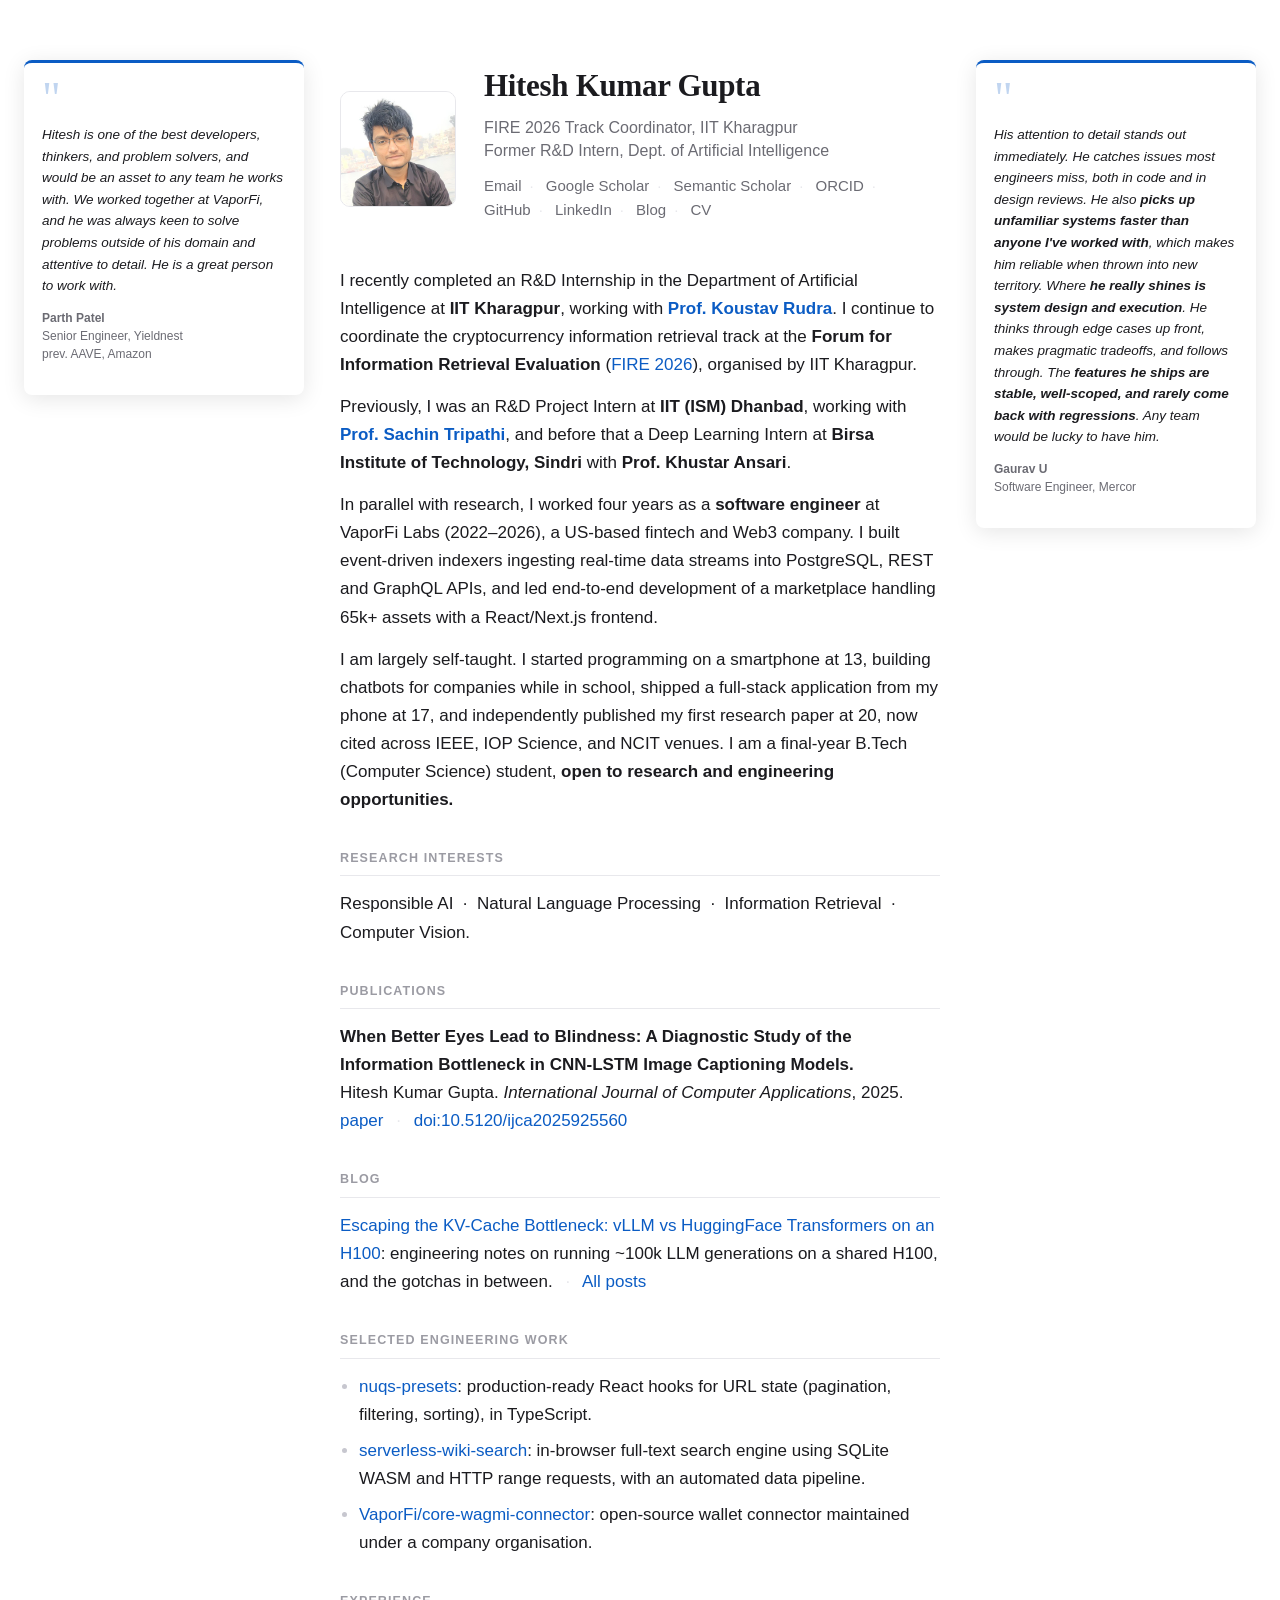
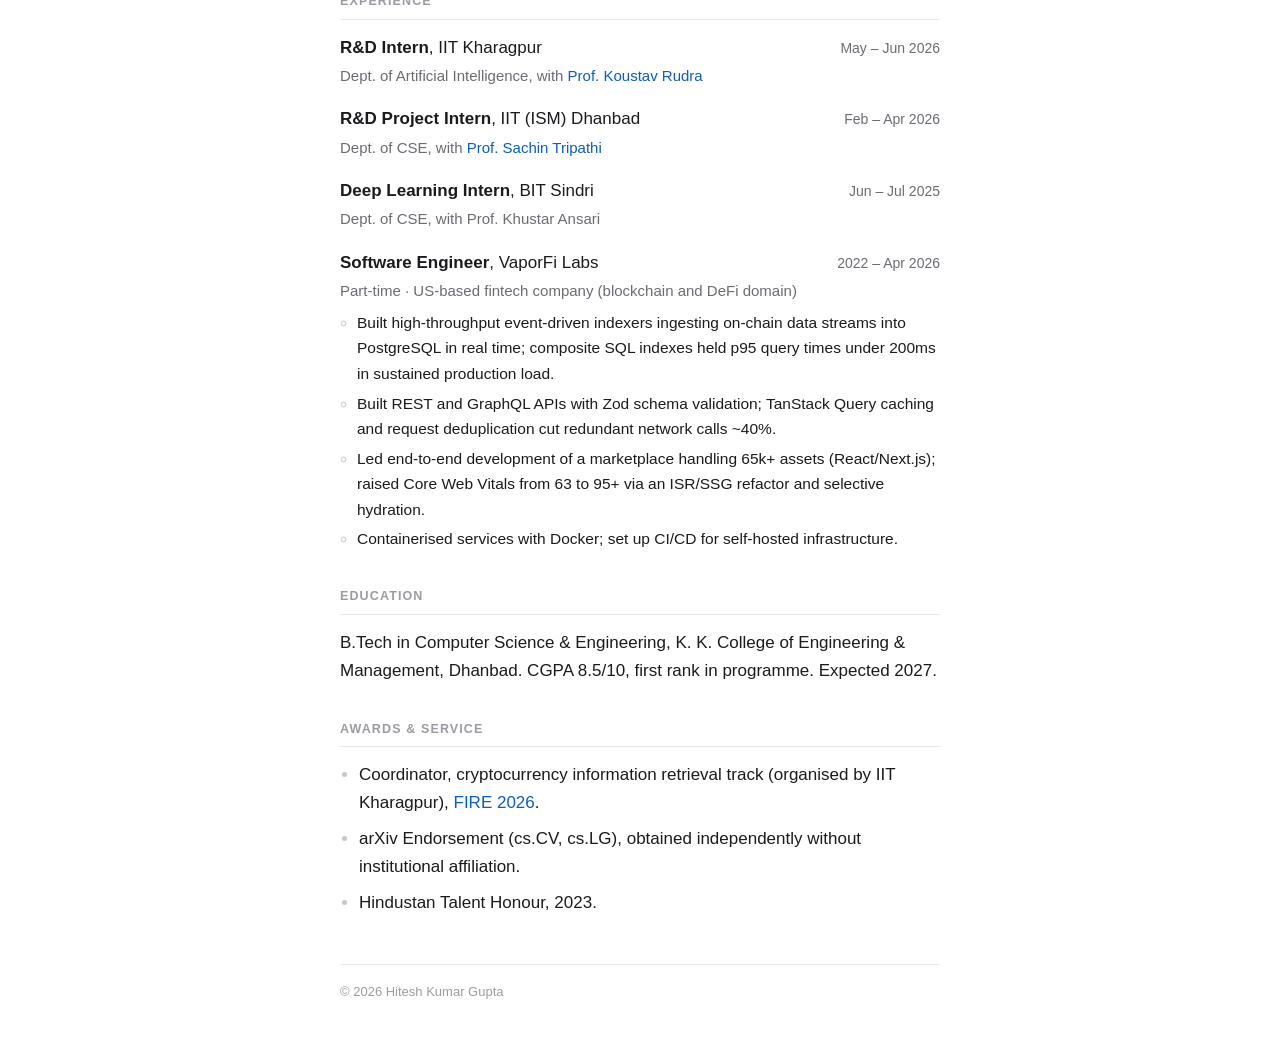
==== commit b5c6fb91: "fix: update CV content and improve meta descriptions in index.html" ====
--- a/index.html
+++ b/index.html
@@ -7,7 +7,7 @@
   <base target="_blank" rel="noopener">
   <title>Hitesh Kumar Gupta</title>
   <meta name="description"
-    content="Hitesh Kumar Gupta — AI researcher (NLP, information retrieval, computer vision), FIRE 2026 track coordinator at IIT Kharagpur, and software engineer with 4 years of production experience. B.Tech CS, open to research opportunities.">
+    content="Software engineer (4 years production) and AI researcher (NLP, IR, CV). FIRE 2026 coordinator, IIT Kharagpur. Open to research and engineering opportunities.">
   <meta name="author" content="Hitesh Kumar Gupta">
   <meta name="robots" content="index, follow">
   <link rel="canonical" href="https://hiteshkrgupta.github.io/">
@@ -17,14 +17,14 @@
   <meta property="og:type" content="profile">
   <meta property="og:title" content="Hitesh Kumar Gupta">
   <meta property="og:description"
-    content="AI researcher (NLP, IR, computer vision), FIRE 2026 track coordinator at IIT Kharagpur, and software engineer. Former R&amp;D Intern at IIT Kharagpur. Open to research opportunities.">
+    content="Software engineer (4 years production experience) and AI researcher (NLP, IR, computer vision). FIRE 2026 track coordinator at IIT Kharagpur. Open to research and engineering opportunities.">
   <meta property="og:url" content="https://hiteshkrgupta.github.io/">
   <meta property="og:image" content="https://hiteshkrgupta.github.io/photo.jpeg">
   <meta name="twitter:card" content="summary">
   <meta name="twitter:site" content="@iHiteshAgrawal">
   <meta name="twitter:title" content="Hitesh Kumar Gupta">
   <meta name="twitter:description"
-    content="AI researcher, FIRE 2026 track coordinator (IIT Kharagpur), software engineer. Open to research opportunities.">
+    content="Software engineer and AI researcher. FIRE 2026 track coordinator (IIT Kharagpur). Open to research and engineering opportunities.">
   <meta name="twitter:image" content="https://hiteshkrgupta.github.io/photo.jpeg">
 
   <script type="application/ld+json">
@@ -37,11 +37,11 @@
     "image": "https://hiteshkrgupta.github.io/photo.jpeg",
     "gender": "Male",
     "nationality": "India",
-    "jobTitle": "AI Researcher and Software Engineer",
-    "description": "AI researcher specialising in NLP, information retrieval, and computer vision. FIRE 2026 track coordinator at IIT Kharagpur. Former R&D Intern at IIT Kharagpur and IIT (ISM) Dhanbad. Four years of software engineering experience in blockchain, DeFi, and fintech.",
+    "jobTitle": "Software Engineer and AI Researcher",
+    "description": "Software engineer with four years of production experience (event-driven systems, PostgreSQL, REST/GraphQL APIs, React/Next.js) and AI researcher specialising in NLP, information retrieval, and computer vision. FIRE 2026 track coordinator at IIT Kharagpur. Former R&D Intern at IIT Kharagpur and IIT (ISM) Dhanbad.",
     "hasOccupation": [
-      { "@type": "Occupation", "name": "AI Researcher" },
-      { "@type": "Occupation", "name": "Software Engineer" }
+      { "@type": "Occupation", "name": "Software Engineer" },
+      { "@type": "Occupation", "name": "AI Researcher" }
     ],
     "affiliation": {
       "@type": "Organization",
@@ -61,7 +61,10 @@
       "Large Language Models",
       "LLM Inference Optimization",
       "Blockchain",
-      "Smart Contracts"
+      "Smart Contracts",
+      "TypeScript",
+      "React",
+      "PostgreSQL"
     ],
     "sameAs": [
       "https://scholar.google.com/citations?user=6na0WF0AAAAJ",
@@ -231,7 +234,7 @@
       padding-left: 0;
     }
 
-    .exp > li {
+    .exp>li {
       margin-bottom: 17px;
     }
 
@@ -253,6 +256,16 @@
       color: var(--muted);
       font-size: 15px;
       margin-top: 2px;
+    }
+
+    .exp .desc {
+      margin: 6px 0 0;
+      padding-left: 17px;
+      font-size: 15.5px;
+    }
+
+    .exp .desc li {
+      margin-bottom: 4px;
     }
 
     footer {
@@ -398,8 +411,11 @@
             Former R&amp;D Intern, Dept. of Artificial Intelligence</p>
           <p class="contact">
             <a href="mailto:hiteshagarwal172@gmail.com">Email</a><span class="sep">·</span>
-            <a href="https://scholar.google.com/citations?user=6na0WF0AAAAJ">Google Scholar</a><span class="sep">·</span>
-            <a href="https://www.semanticscholar.org/author/Hitesh-Kumar-Gupta/2004276626">Semantic&nbsp;Scholar</a><span class="sep">·</span>
+            <a href="https://scholar.google.com/citations?user=6na0WF0AAAAJ">Google Scholar</a><span
+              class="sep">·</span>
+            <a
+              href="https://www.semanticscholar.org/author/Hitesh-Kumar-Gupta/2004276626">Semantic&nbsp;Scholar</a><span
+              class="sep">·</span>
             <a href="https://orcid.org/0009-0000-0040-0651">ORCID</a><span class="sep">·</span>
             <a href="https://github.com/ihiteshagrawal">GitHub</a><span class="sep">·</span>
             <a href="https://linkedin.com/in/ihiteshagrawal">LinkedIn</a><span class="sep">·</span>
@@ -425,15 +441,17 @@
           <b>Prof. Khustar Ansari</b>.
         </p>
         <p>
-          Alongside research, I have four years of industry experience as a software engineer (2022&ndash;2026),
-          building production applications in blockchain, DeFi, and fintech for a US-based company.
+          In parallel with research, I worked four years as a <b>software engineer</b> at VaporFi Labs
+          (2022&ndash;2026), a US-based fintech and Web3 company. I built event-driven indexers ingesting
+          real-time data streams into PostgreSQL, REST and GraphQL APIs, and led end-to-end development
+          of a marketplace handling 65k+ assets with a React/Next.js frontend.
         </p>
         <p>
           I am largely self-taught. I started programming on a smartphone at 13, building chatbots for
           companies while in school, shipped a full-stack application from my phone at 17, and
           independently published my first research paper at 20, now cited across IEEE, IOP Science, and
           NCIT venues. I am a final-year B.Tech (Computer Science) student,
-          <b>open to research opportunities.</b>
+          <b>open to research and engineering opportunities.</b>
         </p>
       </section>
 
@@ -449,7 +467,8 @@
           <span class="title">When Better Eyes Lead to Blindness: A Diagnostic Study of the Information
             Bottleneck in CNN-LSTM Image Captioning Models.</span><br>
           Hitesh Kumar Gupta. <i>International Journal of Computer Applications</i>, 2025.
-          <a href="https://ijca.phdfocus.com/archives/volume187/issue31/when-better-eyes-lead-to-blindness-a-diagnostic-study-of-the-information-bottleneck-in-cnn-lstm-image-captioning-models/">paper</a>
+          <a
+            href="https://ijca.phdfocus.com/archives/volume187/issue31/when-better-eyes-lead-to-blindness-a-diagnostic-study-of-the-information-bottleneck-in-cnn-lstm-image-captioning-models/">paper</a>
           <span class="sep">·</span>
           <a href="https://doi.org/10.5120/ijca2025925560">doi:10.5120/ijca2025925560</a>
         </p>
@@ -463,6 +482,19 @@
           generations on a shared H100, and the gotchas in between.
           <span class="sep">·</span> <a href="blog/" target="_self">All posts</a>
         </p>
+      </section>
+
+      <section>
+        <h2>Selected Engineering Work</h2>
+        <ul>
+          <li><a href="https://github.com/ihiteshagrawal/nuqs-presets">nuqs-presets</a>:
+            production-ready React hooks for URL state (pagination, filtering, sorting), in TypeScript.</li>
+          <li><a href="https://github.com/ihiteshagrawal/serverless-wiki-search">serverless-wiki-search</a>:
+            in-browser full-text search engine using SQLite WASM and HTTP range requests, with an
+            automated data pipeline.</li>
+          <li><a href="https://github.com/VaporFi/core-wagmi-connector">VaporFi/core-wagmi-connector</a>:
+            open-source wallet connector maintained under a company organisation.</li>
+        </ul>
       </section>
 
       <section>
@@ -498,7 +530,17 @@
               <span><b>Software Engineer</b>, VaporFi Labs</span>
               <span class="date">2022 &ndash; Apr 2026</span>
             </div>
-            <div class="where">Part-time · US-based fintech and Web3</div>
+            <div class="where">Part-time · US-based fintech company (blockchain and DeFi domain)</div>
+            <ul class="desc">
+              <li>Built high-throughput event-driven indexers ingesting on-chain data streams into
+                PostgreSQL in real time; composite SQL indexes held p95 query times under 200ms in
+                sustained production load.</li>
+              <li>Built REST and GraphQL APIs with Zod schema validation; TanStack Query caching and
+                request deduplication cut redundant network calls ~40%.</li>
+              <li>Led end-to-end development of a marketplace handling 65k+ assets (React/Next.js);
+                raised Core Web Vitals from 63 to 95+ via an ISR/SSG refactor and selective hydration.</li>
+              <li>Containerised services with Docker; set up CI/CD for self-hosted infrastructure.</li>
+            </ul>
           </li>
         </ul>
       </section>
@@ -551,8 +593,8 @@
       <span class="rec-mark">"</span>
       <p class="rec-quote">His attention to detail stands out immediately. He catches issues most engineers miss, both
         in code and in design reviews. He also <b>picks up unfamiliar systems faster than anyone I've worked
-        with</b>, which makes him reliable when thrown into new territory. Where <b>he really shines is system
-        design and execution</b>. He thinks through edge cases up front, makes pragmatic tradeoffs, and follows
+          with</b>, which makes him reliable when thrown into new territory. Where <b>he really shines is system
+          design and execution</b>. He thinks through edge cases up front, makes pragmatic tradeoffs, and follows
         through. The <b>features he ships are stable, well-scoped, and rarely come back with regressions</b>.
         Any team would be lucky to have him.</p>
       <p class="rec-attr"><strong>Gaurav U</strong><br>Software Engineer, Mercor</p>
@@ -562,4 +604,4 @@
 
 </body>
 
-</html>
+</html>
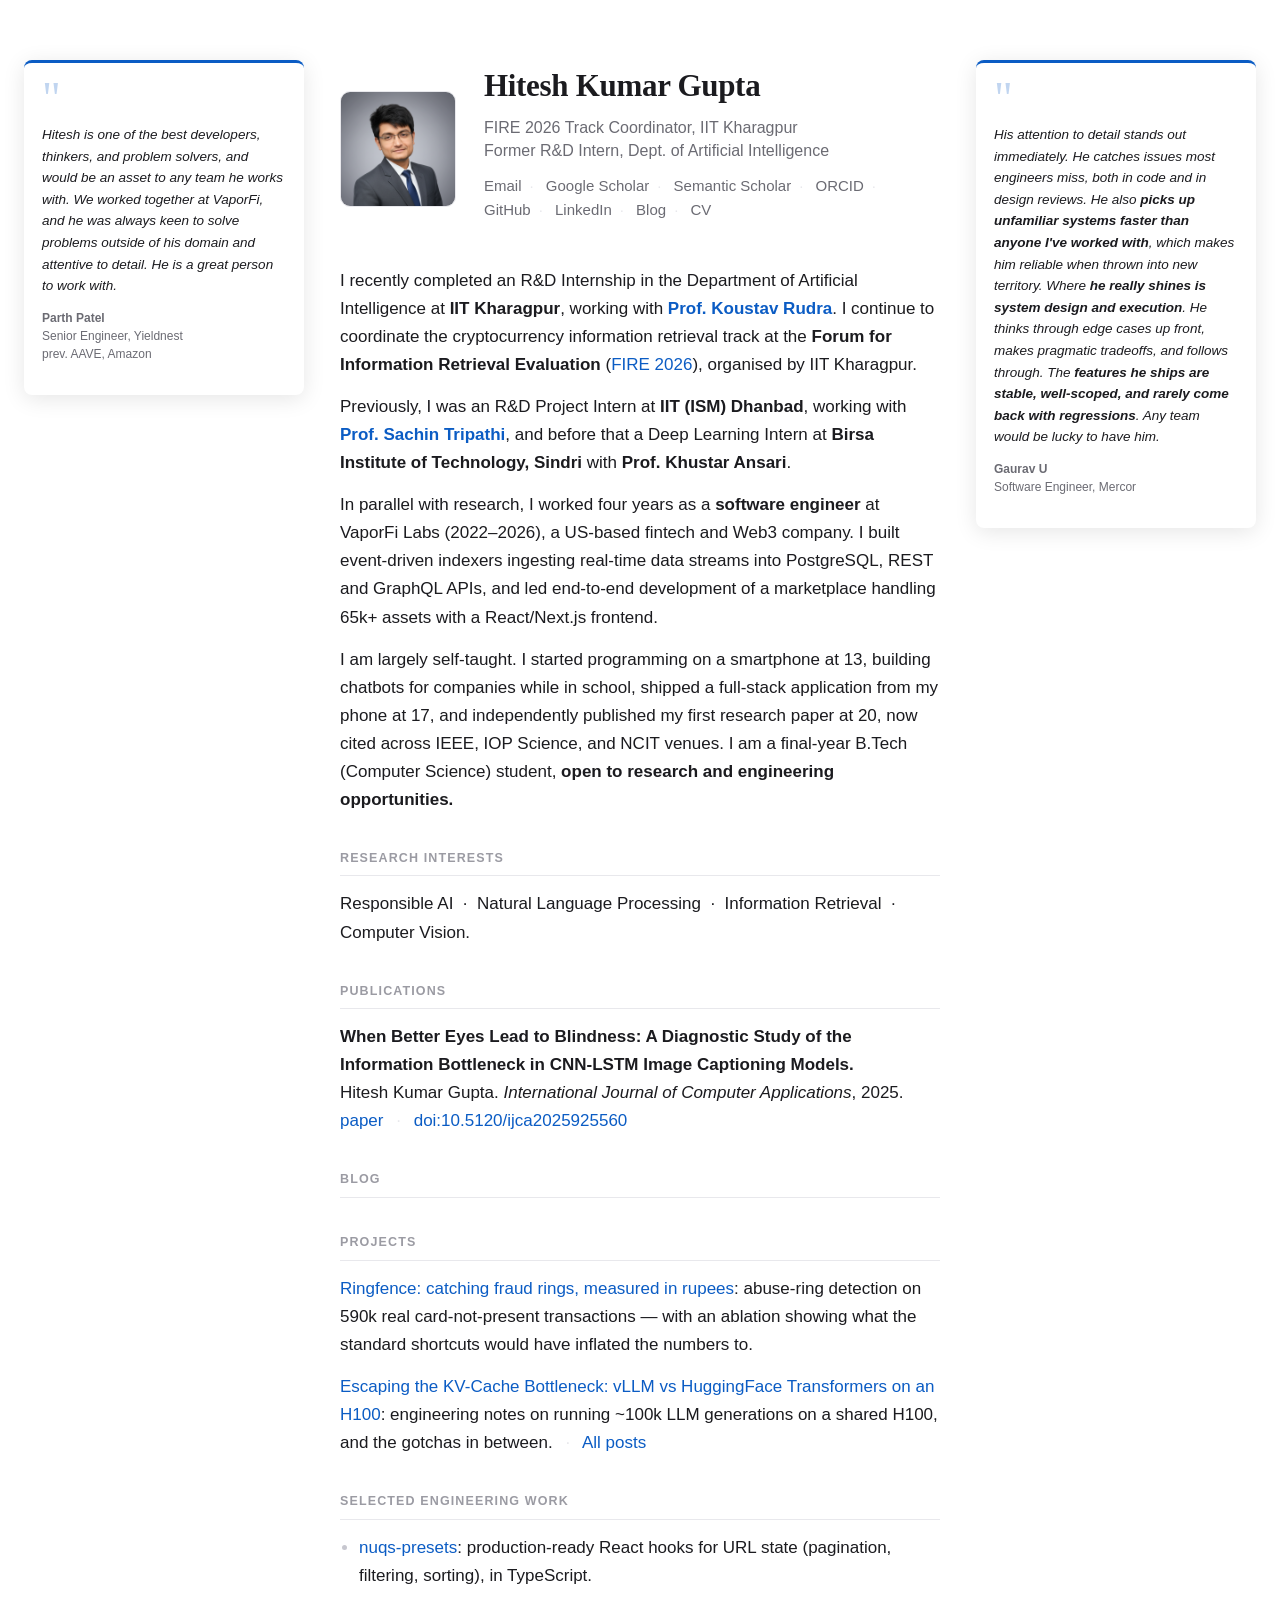
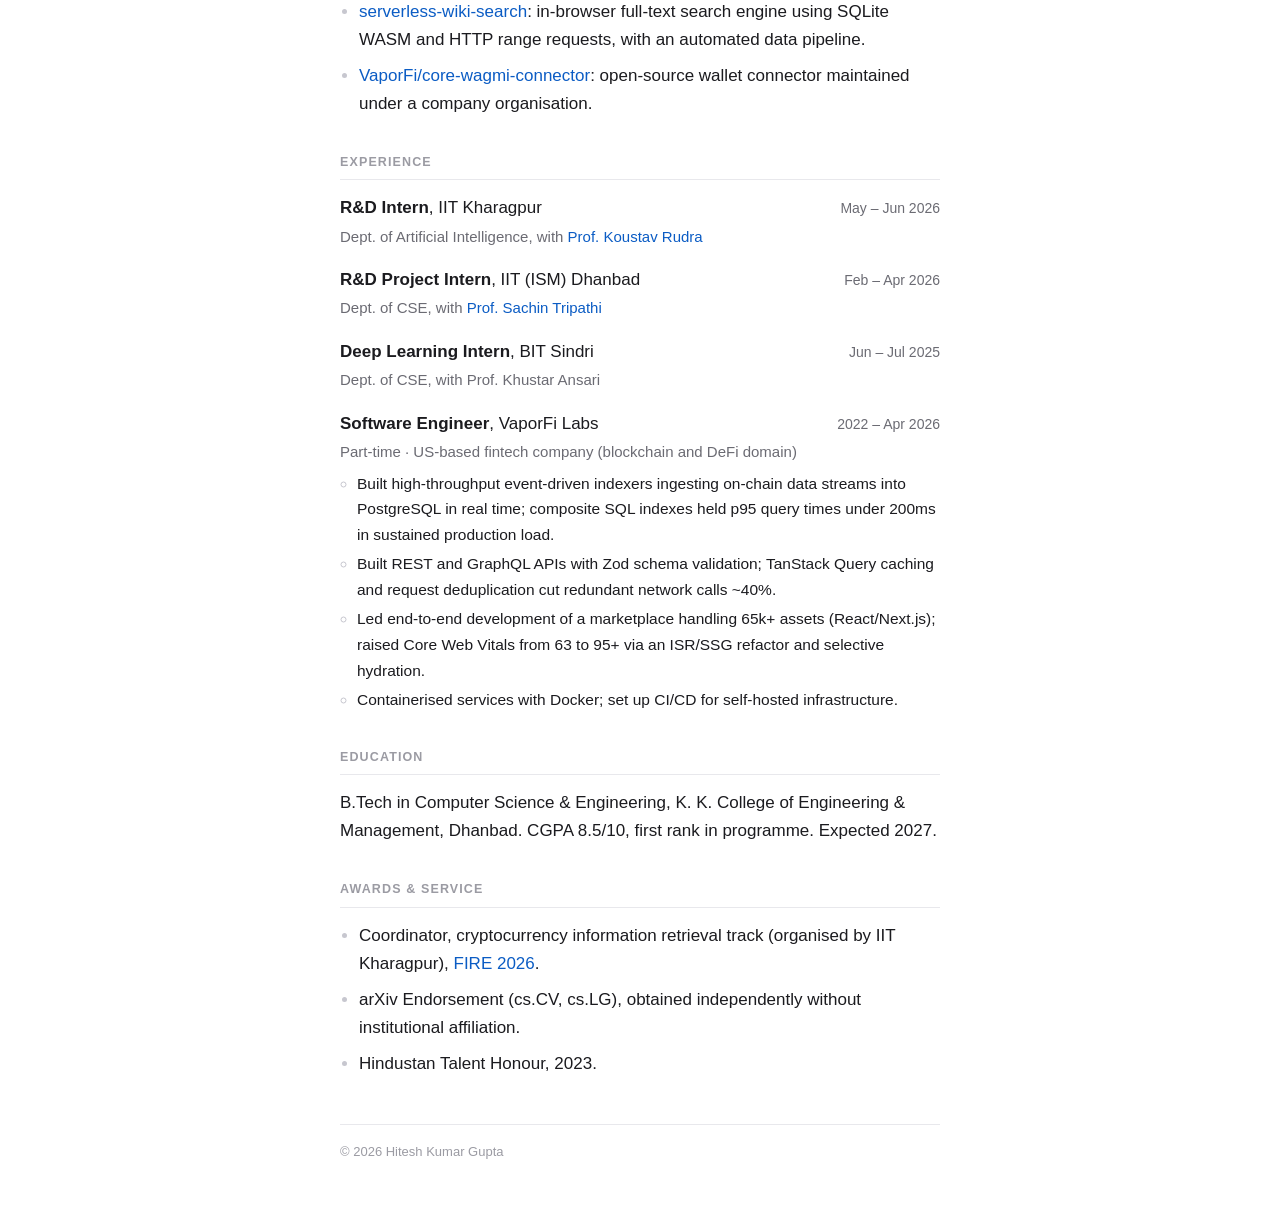
==== commit 8eb22ebc: "add ringforce, update cv" ====
--- a/index.html
+++ b/index.html
@@ -19,13 +19,13 @@
   <meta property="og:description"
     content="Software engineer (4 years production experience) and AI researcher (NLP, IR, computer vision). FIRE 2026 track coordinator at IIT Kharagpur. Open to research and engineering opportunities.">
   <meta property="og:url" content="https://hiteshkrgupta.github.io/">
-  <meta property="og:image" content="https://hiteshkrgupta.github.io/photo.jpeg">
+  <meta property="og:image" content="https://hiteshkrgupta.github.io/photo.png">
   <meta name="twitter:card" content="summary">
   <meta name="twitter:site" content="@iHiteshAgrawal">
   <meta name="twitter:title" content="Hitesh Kumar Gupta">
   <meta name="twitter:description"
     content="Software engineer and AI researcher. FIRE 2026 track coordinator (IIT Kharagpur). Open to research and engineering opportunities.">
-  <meta name="twitter:image" content="https://hiteshkrgupta.github.io/photo.jpeg">
+  <meta name="twitter:image" content="https://hiteshkrgupta.github.io/photo.png">
 
   <script type="application/ld+json">
   {
@@ -34,7 +34,7 @@
     "name": "Hitesh Kumar Gupta",
     "alternateName": ["Hitesh Agrawal", "Hitesh Gupta"],
     "url": "https://hiteshkrgupta.github.io/",
-    "image": "https://hiteshkrgupta.github.io/photo.jpeg",
+    "image": "https://hiteshkrgupta.github.io/photo.png",
     "gender": "Male",
     "nationality": "India",
     "jobTitle": "Software Engineer and AI Researcher",
@@ -404,7 +404,7 @@
     <div class="main-col">
 
       <header>
-        <img class="photo" src="photo.jpeg" alt="Hitesh Kumar Gupta" onerror="this.style.display='none'">
+        <img class="photo" src="photo.png" alt="Hitesh Kumar Gupta" onerror="this.style.display='none'">
         <div>
           <h1>Hitesh Kumar Gupta</h1>
           <p class="affil">FIRE 2026 Track Coordinator, IIT Kharagpur<br>
@@ -476,6 +476,14 @@
 
       <section>
         <h2>Blog</h2>
+        <h2>Projects</h2>
+        <p>
+          <a href="projects/ringfence/" target="_self">Ringfence: catching fraud rings,
+            measured in rupees</a>: abuse-ring detection on 590k real card-not-present
+          transactions — with an ablation showing what the standard shortcuts would have
+          inflated the numbers to.
+        </p>
+
         <p>
           <a href="blog/vllm-vs-huggingface/" target="_self">Escaping the KV-Cache Bottleneck: vLLM vs
             HuggingFace Transformers on an H100</a>: engineering notes on running ~100k LLM
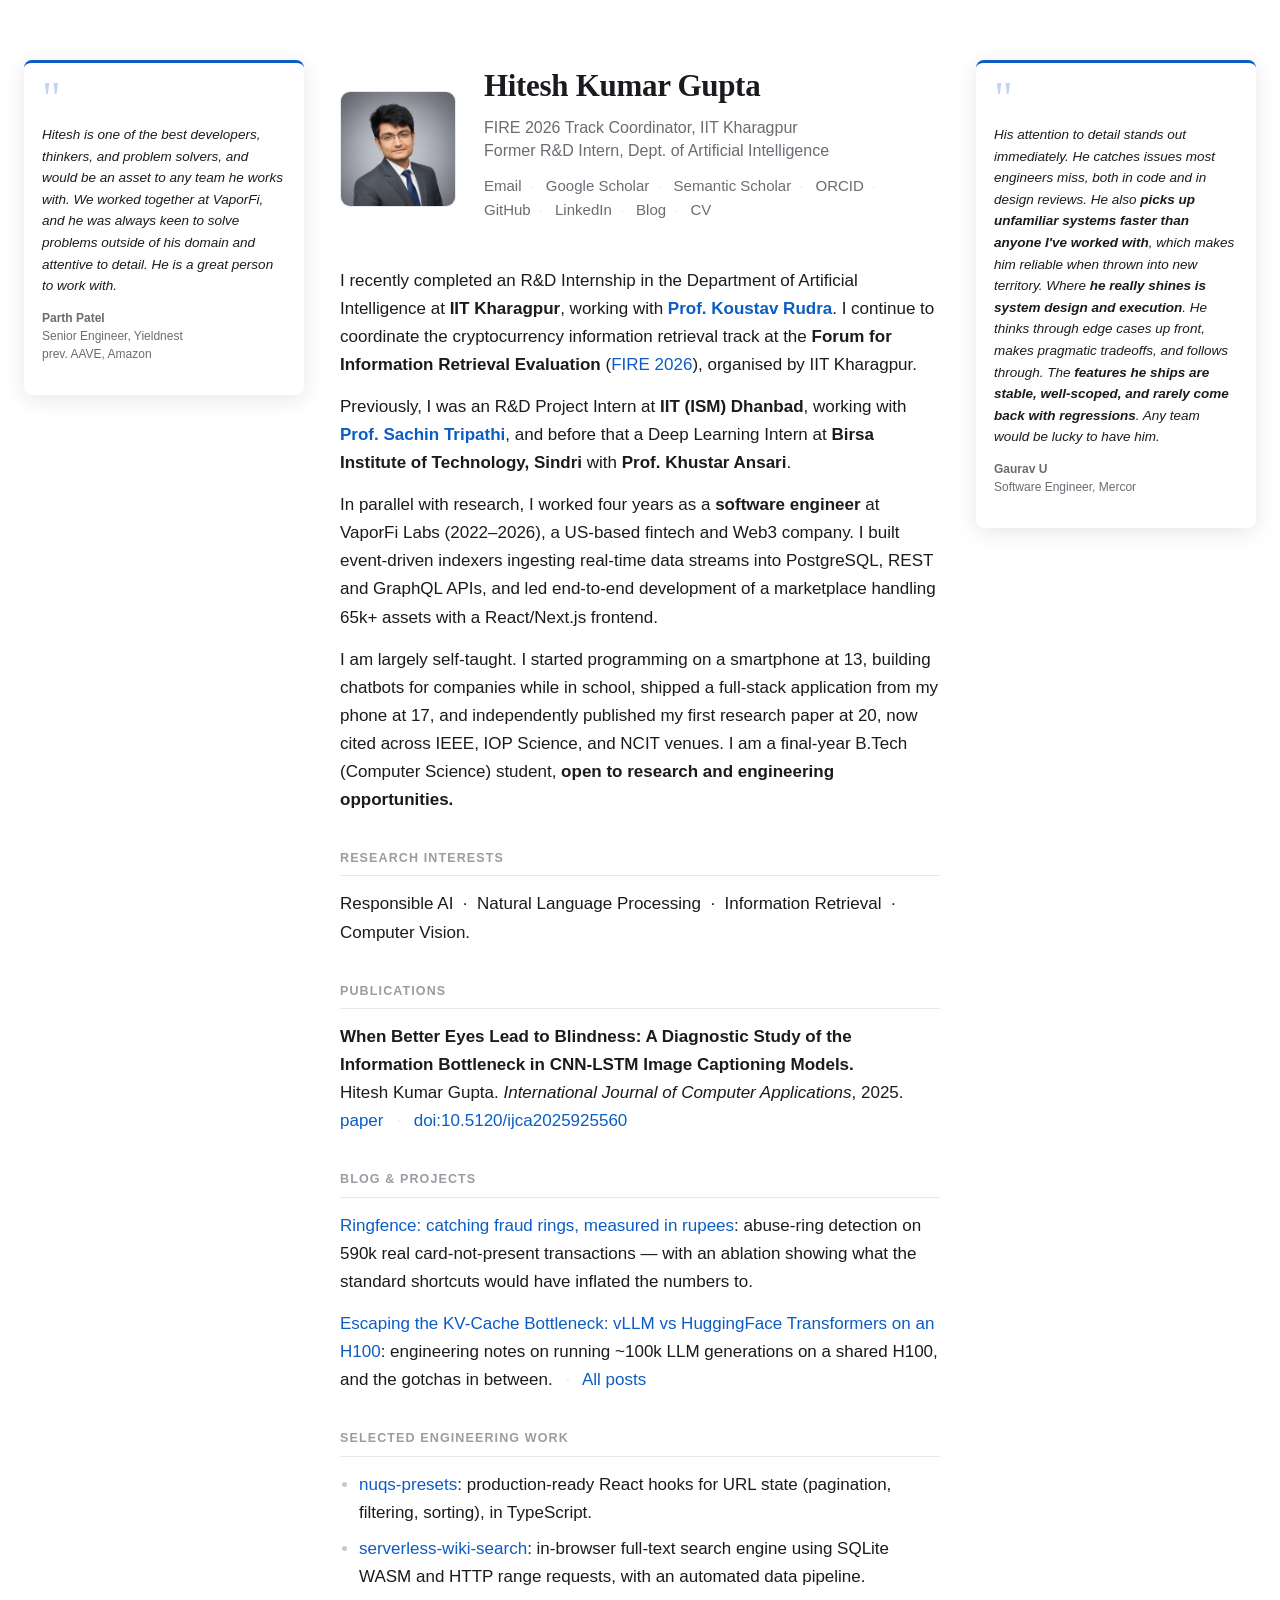
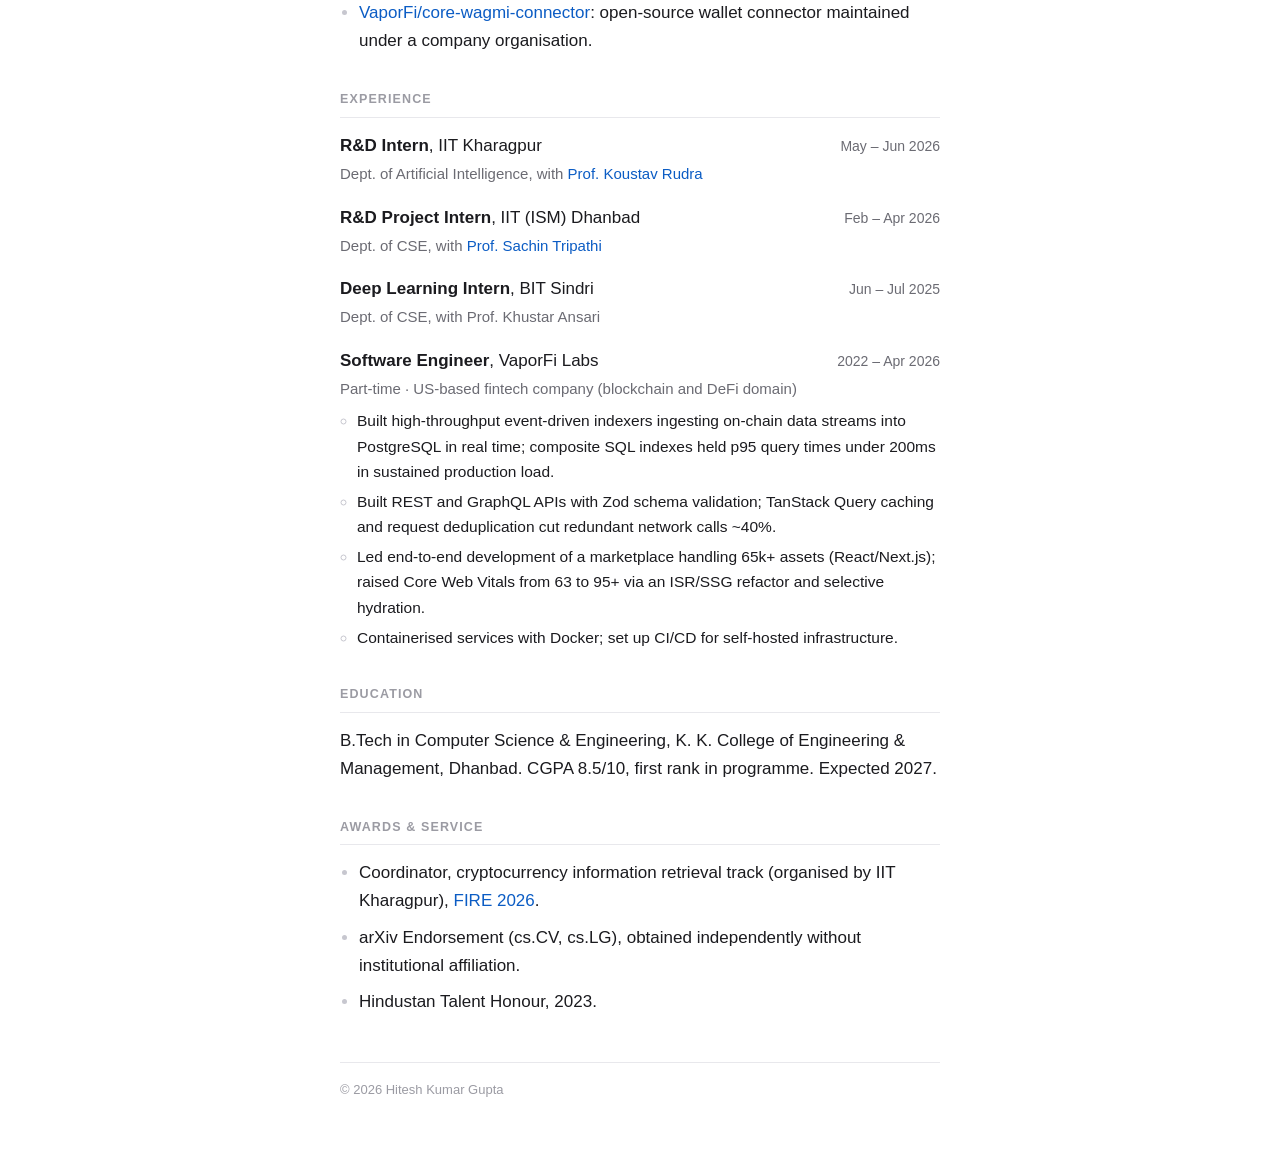
==== commit c08213f1: "Update Ringfence report: real architecture diagram" ====
--- a/index.html
+++ b/index.html
@@ -475,8 +475,7 @@
       </section>
 
       <section>
-        <h2>Blog</h2>
-        <h2>Projects</h2>
+        <h2>Blog & Projects</h2>
         <p>
           <a href="projects/ringfence/" target="_self">Ringfence: catching fraud rings,
             measured in rupees</a>: abuse-ring detection on 590k real card-not-present
